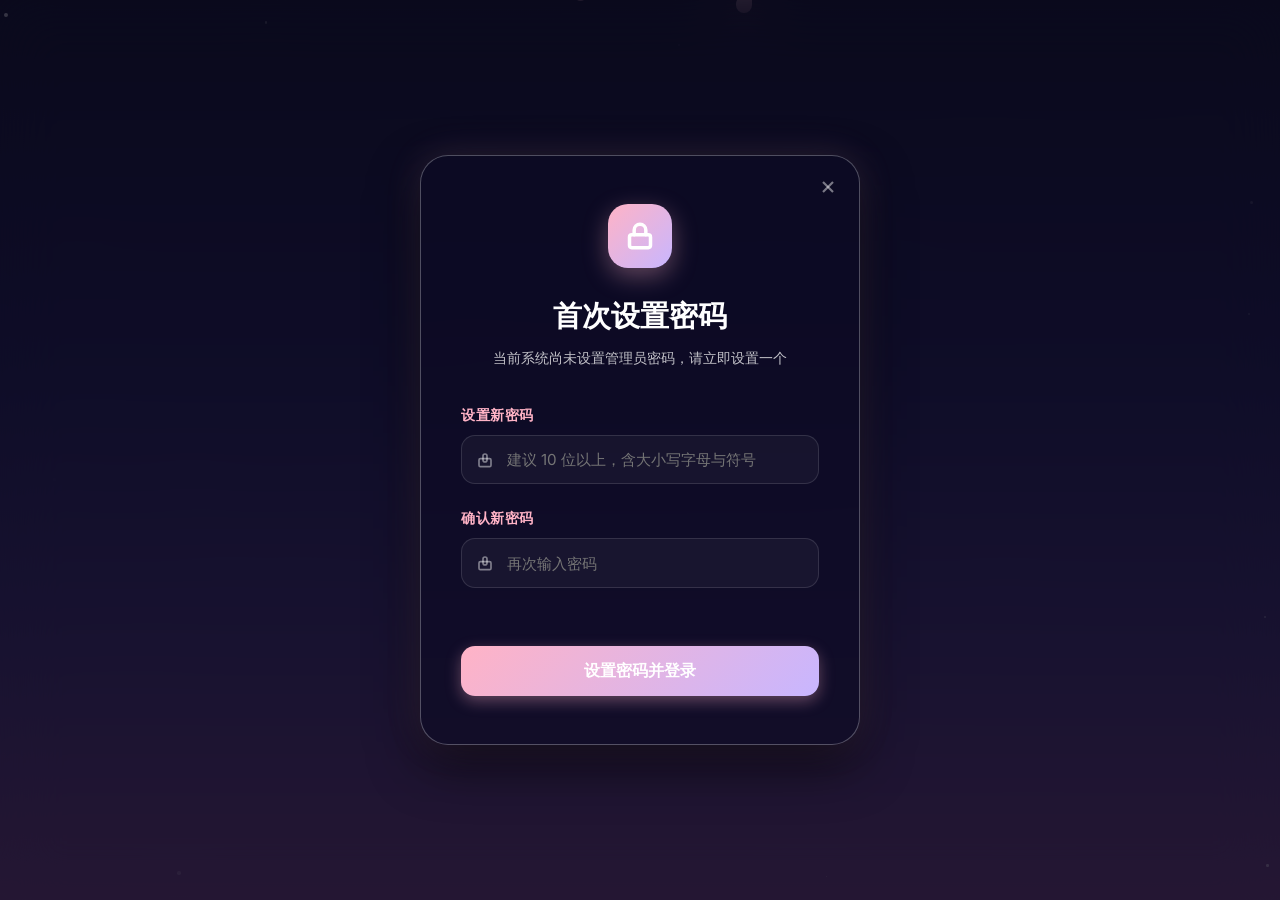
==== admin/index.html @ e58f95bd "fix: 社交按钮内联样式兜底 + 随心一言防重复加载 + CSS/JS缓存强制刷新 - applyContactInfoToDOM 的 show() 改为直接写内联样式（圆角/边框/背景/颜色）， " ====
<!DOCTYPE html>
<html lang="zh-CN">
<head>
  <meta charset="UTF-8">
  <meta name="viewport" content="width=device-width, initial-scale=1.0">
  <title>后台管理 | 流光星野</title>
  <link rel="icon" type="image/svg+xml" href="data:image/svg+xml,<svg xmlns='http://www.w3.org/2000/svg' viewBox='0 0 24 24' fill='none' stroke='%23ffb3c6' stroke-width='2.5'><polygon points='12 2 2 7 12 12 22 7 12 2'/><polyline points='2 17 12 22 22 17'/><polyline points='2 12 12 17 22 12'/></svg>">
  <link rel="stylesheet" href="../css/style.css?v=12">
</head>
<body>

  <!-- 动漫背景特效 -->
  <div class="bg-anime-container" aria-hidden="true">
    <div class="star-container"></div>
    <div class="sakura-container"></div>
  </div>

  <!-- 登录弹窗（进入后台先验证身份） -->
  <div id="login-overlay" class="login-overlay" role="dialog" aria-modal="true" aria-labelledby="login-title">
    <div class="login-card">
      <a href="/" id="login-close-corner" class="login-close-corner" aria-label="返回首页" title="返回首页">
        <svg xmlns="http://www.w3.org/2000/svg" width="20" height="20" viewBox="0 0 24 24" fill="none" stroke="currentColor" stroke-width="2.5"><line x1="18" y1="6" x2="6" y2="18"/><line x1="6" y1="6" x2="18" y2="18"/></svg>
      </a>

      <div class="login-icon-box">
        <svg xmlns="http://www.w3.org/2000/svg" width="28" height="28" viewBox="0 0 24 24" fill="none" stroke="currentColor" stroke-width="3" stroke-linecap="round" stroke-linejoin="round"><rect width="18" height="11" x="3" y="11" rx="2" ry="2"/><path d="M7 11V7a5 5 0 0 1 10 0v4"/></svg>
      </div>

      <!-- 普通登录 -->
      <div id="login-normal-view">
        <h2 id="login-title" class="login-title">管理员登录</h2>
        <p class="login-subtitle">请输入密码进入后台管理</p>
        <form id="login-form">
          <div class="login-form-group">
            <label class="login-label" for="admin-password">登录密码</label>
            <div class="login-input-wrapper">
              <input type="password" id="admin-password" class="login-input" placeholder="请输入密码..." required autofocus>
              <svg class="login-input-icon" xmlns="http://www.w3.org/2000/svg" width="16" height="16" viewBox="0 0 24 24" fill="none" stroke="currentColor" stroke-width="2.5"><path d="M15 6v6a3 3 0 0 1-6 0V6a3 3 0 0 1 6 0z"/><rect width="18" height="12" x="3" y="10" rx="2"/></svg>
            </div>
          </div>
          <p id="login-error-msg" class="login-error-msg" aria-live="polite"></p>
          <button type="submit" class="login-btn">确认登录</button>
        </form>
      </div>

      <!-- 首次部署：设置初始密码（serverHashEmpty 时显示） -->
      <div id="login-setup-view" style="display:none;">
        <h2 class="login-title">首次设置密码</h2>
        <p class="login-subtitle">当前系统尚未设置管理员密码，请立即设置一个</p>
        <form id="setup-password-form">
          <div class="login-form-group">
            <label class="login-label" for="setup-new-password">设置新密码</label>
            <div class="login-input-wrapper">
              <input type="password" id="setup-new-password" class="login-input" placeholder="建议 10 位以上，含大小写字母与符号">
              <svg class="login-input-icon" xmlns="http://www.w3.org/2000/svg" width="16" height="16" viewBox="0 0 24 24" fill="none" stroke="currentColor" stroke-width="2.5"><path d="M15 6v6a3 3 0 0 1-6 0V6a3 3 0 0 1 6 0z"/><rect width="18" height="12" x="3" y="10" rx="2"/></svg>
            </div>
          </div>
          <div class="login-form-group">
            <label class="login-label" for="setup-confirm-password">确认新密码</label>
            <div class="login-input-wrapper">
              <input type="password" id="setup-confirm-password" class="login-input" placeholder="再次输入密码">
              <svg class="login-input-icon" xmlns="http://www.w3.org/2000/svg" width="16" height="16" viewBox="0 0 24 24" fill="none" stroke="currentColor" stroke-width="2.5"><path d="M15 6v6a3 3 0 0 1-6 0V6a3 3 0 0 1 6 0z"/><rect width="18" height="12" x="3" y="10" rx="2"/></svg>
            </div>
          </div>
          <p id="setup-error-msg" class="login-error-msg" aria-live="polite"></p>
          <button type="submit" class="login-btn">设置密码并登录</button>
        </form>
      </div>
    </div>
  </div>

  <!-- 后台管理面板 -->
  <div class="admin-wrapper" style="display: none;">

    <!-- 左侧导航栏 -->
    <aside class="admin-sidebar">
      <div>
        <div class="sidebar-logo">
          <svg class="logo-icon-svg" xmlns="http://www.w3.org/2000/svg" width="24" height="24" viewBox="0 0 24 24" fill="none" stroke="currentColor" stroke-width="3"><polygon points="12 2 2 7 12 12 22 7 12 2"/><polyline points="2 17 12 22 22 17"/><polyline points="2 12 12 17 22 12"/></svg>
          <span class="sidebar-logo-text">后台管理</span>
        </div>

        <nav aria-label="后台功能导航">
          <ul class="sidebar-menu">
            <li class="sidebar-group-label">内容管理</li>
            <li>
              <button id="sidebar-websites" class="sidebar-menu-btn active">
                <svg xmlns="http://www.w3.org/2000/svg" width="16" height="16" viewBox="0 0 24 24" fill="none" stroke="currentColor" stroke-width="2.5"><rect width="7" height="9" x="3" y="3" rx="1"/><rect width="7" height="5" x="14" y="3" rx="1"/><rect width="7" height="9" x="14" y="12" rx="1"/><rect width="7" height="5" x="3" y="16" rx="1"/></svg>
                网站列表
              </button>
            </li>
            <li>
              <button id="sidebar-add-new" class="sidebar-menu-btn">
                <svg xmlns="http://www.w3.org/2000/svg" width="16" height="16" viewBox="0 0 24 24" fill="none" stroke="currentColor" stroke-width="2.5"><circle cx="12" cy="12" r="10"/><path d="M12 8v8"/><path d="M8 12h8"/></svg>
                添加网站
              </button>
            </li>
            <li class="sidebar-group-label">站点配置</li>
            <li>
              <button id="sidebar-site-settings" class="sidebar-menu-btn">
                <svg xmlns="http://www.w3.org/2000/svg" width="16" height="16" viewBox="0 0 24 24" fill="none" stroke="currentColor" stroke-width="2.5"><circle cx="12" cy="12" r="3"/><path d="M19.07 4.93a10 10 0 0 1 0 14.14"/><path d="M4.93 4.93a10 10 0 0 0 0 14.14"/></svg>
                基础设置
              </button>
            </li>
            <li>
              <button id="sidebar-categories" class="sidebar-menu-btn">
                <svg xmlns="http://www.w3.org/2000/svg" width="16" height="16" viewBox="0 0 24 24" fill="none" stroke="currentColor" stroke-width="2.5"><path d="M9 5H2v7l6.29 6.29c.94.94 2.48.94 3.42 0l3.58-3.58c.94-.94.94-2.48 0-3.42L9 5Z"/><path d="M6 9.01V9"/><path d="m15 5 6.3 6.3a2.4 2.4 0 0 1 0 3.4L17 19"/></svg>
                分类管理
              </button>
            </li>
            <li>
              <button id="sidebar-contact-info" class="sidebar-menu-btn">
                <svg xmlns="http://www.w3.org/2000/svg" width="16" height="16" viewBox="0 0 24 24" fill="none" stroke="currentColor" stroke-width="2.5"><path d="M17 21v-2a4 4 0 0 0-4-4H5a4 4 0 0 0-4 4v2"/><circle cx="9" cy="7" r="4"/><path d="M23 21v-2a4 4 0 0 0-3-3.87"/><path d="M16 3.13a4 4 0 0 1 0 7.75"/></svg>
                联系方式
              </button>
            </li>
            <li>
              <button id="sidebar-change-password" class="sidebar-menu-btn">
                <svg xmlns="http://www.w3.org/2000/svg" width="16" height="16" viewBox="0 0 24 24" fill="none" stroke="currentColor" stroke-width="2.5"><rect width="18" height="11" x="3" y="11" rx="2" ry="2"/><path d="M7 11V7a5 5 0 0 1 10 0v4"/></svg>
                修改密码
              </button>
            </li>
            <li class="sidebar-group-label">工具</li>
            <li>
              <button id="sidebar-backup" class="sidebar-menu-btn" title="从云端下载当前所有数据（JSON 格式），可用于本地留存或迁移">
                <svg xmlns="http://www.w3.org/2000/svg" width="16" height="16" viewBox="0 0 24 24" fill="none" stroke="currentColor" stroke-width="2.5"><path d="M21 15v4a2 2 0 0 1-2 2H5a2 2 0 0 1-2-2v-4"/><polyline points="7 10 12 15 17 10"/><line x1="12" y1="15" x2="12" y2="3"/></svg>
                备份数据
              </button>
            </li>
            <li>
              <button id="sidebar-restore" class="sidebar-menu-btn" title="从本地 JSON 文件恢复数据到云端，覆盖当前内容">
                <svg xmlns="http://www.w3.org/2000/svg" width="16" height="16" viewBox="0 0 24 24" fill="none" stroke="currentColor" stroke-width="2.5"><path d="M21 15v4a2 2 0 0 1-2 2H5a2 2 0 0 1-2-2v-4"/><polyline points="7 10 12 15 17 10"/><line x1="12" y1="3" x2="12" y2="15"/><polyline points="17 8 12 3 7 8"/></svg>
                恢复数据
              </button>
              <input type="file" id="restore-file-input" accept=".json" style="display:none">
            </li>
          </ul>
        </nav>
      </div>

      <div class="sidebar-footer">
        <p style="font-size: 0.68rem; color: var(--text-muted); text-align: center; padding: 0 0 0.75rem; letter-spacing: 0.5px;">由草丛开发</p>
        <button id="sidebar-logout" class="sidebar-menu-btn" style="background: rgba(231, 76, 60, 0.08); color: var(--color-maintain); border: 1px solid rgba(231, 76, 60, 0.15);">
          <svg xmlns="http://www.w3.org/2000/svg" width="16" height="16" viewBox="0 0 24 24" fill="none" stroke="currentColor" stroke-width="2.5"><path d="M9 21H5a2 2 0 0 1-2-2V5a2 2 0 0 1 2-2h4"/><polyline points="16 17 21 12 16 7"/><line x1="21" y1="12" x2="9" y2="12"/></svg>
          退出登录
        </button>
      </div>
    </aside>

    <!-- 右侧主内容区 -->
    <main class="admin-viewport">

      <header class="admin-viewport-header">
        <div class="admin-header-left">
          <button id="admin-menu-toggle" class="admin-menu-toggle" aria-label="展开侧边菜单">
            <svg xmlns="http://www.w3.org/2000/svg" width="20" height="20" viewBox="0 0 24 24" fill="none" stroke="currentColor" stroke-width="2.5"><line x1="3" y1="6" x2="21" y2="6"/><line x1="3" y1="12" x2="21" y2="12"/><line x1="3" y1="18" x2="21" y2="18"/></svg>
          </button>
          <h2 class="admin-viewport-title">网站管理</h2>
        </div>

        <div class="admin-header-actions">
          <select id="admin-category-select" class="admin-category-select" aria-label="筛选分类">
            <!-- 由 main.js 动态填充 -->
          </select>
          <div class="admin-search-wrapper">
            <svg class="admin-search-icon" xmlns="http://www.w3.org/2000/svg" width="14" height="14" viewBox="0 0 24 24" fill="none" stroke="currentColor" stroke-width="2.5"><circle cx="11" cy="11" r="8"/><path d="m21 21-4.3-4.3"/></svg>
            <input type="text" id="admin-search-input" class="admin-search-input" placeholder="输入名称/链接快速匹配..." aria-label="搜索管理项">
          </div>
        </div>
      </header>

      <!-- 网站管理（列表+编辑） -->
      <section id="admin-split-box" class="admin-split-box">
        <div class="admin-table-container">
          <div class="admin-table-scroller">
            <table class="admin-glass-table">
              <thead>
                <tr>
                  <th style="width: 60px; text-align: center;">图标</th>
                  <th>网站名称</th>
                  <th>网址链接</th>
                  <th>运行状态</th>
                  <th style="width: 60px; text-align: center;">点击</th>
                  <th style="width: 100px;">操作</th>
                </tr>
              </thead>
              <tbody id="admin-table-body"></tbody>
            </table>
          </div>
          <div class="admin-pagination-row">
            <button id="prev-page-btn" class="pagination-btn">上一页</button>
            <span id="pagination-info" class="pagination-info">第 1 / 1 页</span>
            <button id="next-page-btn" class="pagination-btn">下一页</button>
          </div>
        </div>

        <div class="admin-edit-container">
          <header class="edit-panel-header">
            <h3 id="edit-panel-title" class="edit-panel-title">编辑网站</h3>
            <button id="edit-close-btn" class="edit-close-btn" aria-label="关闭编辑">
              <svg xmlns="http://www.w3.org/2000/svg" width="18" height="18" viewBox="0 0 24 24" fill="none" stroke="currentColor" stroke-width="2.5"><line x1="18" y1="6" x2="6" y2="18"/><line x1="6" y1="6" x2="18" y2="18"/></svg>
            </button>
          </header>

          <form id="edit-site-form" class="edit-panel-form">
            <input type="hidden" id="form-site-id">
            <div class="form-group">
              <label class="form-label" for="form-site-name">网站名称</label>
              <input type="text" id="form-site-name" class="form-input" placeholder="例如：我的技术博客" required>
            </div>
            <div class="form-group">
              <label class="form-label" for="form-site-url">网址</label>
              <input type="url" id="form-site-url" class="form-input" placeholder="https://example.com" required>
            </div>
            <div style="display: grid; grid-template-columns: 1fr 1fr; gap: 1rem;">
              <div class="form-group">
                <label class="form-label" for="form-site-category">所属分类</label>
                <select id="form-site-category" class="form-select"><!-- 动态填充 --></select>
              </div>
              <div class="form-group">
                <label class="form-label" for="form-site-status">运行状态</label>
                <select id="form-site-status" class="form-select">
                  <option value="online">正常运行中</option>
                  <option value="beta">公测体验中</option>
                  <option value="maintain">停机维护中</option>
                  <option value="coming">敬请期待中</option>
                </select>
              </div>
            </div>
            <div class="form-group">
              <label class="form-label">网站图标（输入或点击选择 Emoji）</label>
              <div class="icon-picker-wrap">
                <input type="text" id="form-site-icon" class="form-input icon-emoji-input" placeholder="🌐" maxlength="8">
                <div class="icon-preset-grid">
                  <span class="icon-preset" data-emoji="🌐">🌐</span>
                  <span class="icon-preset" data-emoji="🔗">🔗</span>
                  <span class="icon-preset" data-emoji="💡">💡</span>
                  <span class="icon-preset" data-emoji="📁">📁</span>
                  <span class="icon-preset" data-emoji="📝">📝</span>
                  <span class="icon-preset" data-emoji="📖">📖</span>
                  <span class="icon-preset" data-emoji="💻">💻</span>
                  <span class="icon-preset" data-emoji="🎨">🎨</span>
                  <span class="icon-preset" data-emoji="🎮">🎮</span>
                  <span class="icon-preset" data-emoji="🎵">🎵</span>
                  <span class="icon-preset" data-emoji="📷">📷</span>
                  <span class="icon-preset" data-emoji="🛒">🛒</span>
                  <span class="icon-preset" data-emoji="🔧">🔧</span>
                  <span class="icon-preset" data-emoji="🚀">🚀</span>
                  <span class="icon-preset" data-emoji="⭐">⭐</span>
                  <span class="icon-preset" data-emoji="🏠">🏠</span>
                  <span class="icon-preset" data-emoji="📱">📱</span>
                  <span class="icon-preset" data-emoji="🎯">🎯</span>
                  <span class="icon-preset" data-emoji="🌸">🌸</span>
                  <span class="icon-preset" data-emoji="⚡">⚡</span>
                  <span class="icon-preset" data-emoji="🔐">🔐</span>
                  <span class="icon-preset" data-emoji="📊">📊</span>
                  <span class="icon-preset" data-emoji="🎬">🎬</span>
                  <span class="icon-preset" data-emoji="🌍">🌍</span>
                </div>
              </div>
            </div>
            <div class="form-group">
              <label class="form-label">标签（输入后按回车添加）</label>
              <div id="tag-editor-box" class="tag-editor-box">
                <input type="text" id="new-tag-input" class="form-input" style="border: none; background: transparent; padding: 0.1rem; width: 80px; font-size: 0.75rem;" placeholder="+ 新增标签...">
              </div>
            </div>
            <div class="form-group">
              <label class="form-label" for="form-site-desc">简短介绍（首页卡片显示）</label>
              <input type="text" id="form-site-desc" class="form-input" placeholder="一句话介绍这个网站，建议40字以内" required>
            </div>
            <div class="form-group">
              <label class="form-label" for="form-site-detail">详细介绍（点击卡片弹窗显示）</label>
              <textarea id="form-site-detail" class="form-textarea" placeholder="详细介绍这个网站的功能、特色、规划等..."></textarea>
            </div>
            <div class="form-group">
              <label class="form-label" for="form-site-features">主要功能（每行一条，最多5条，显示在详情弹窗）</label>
              <textarea id="form-site-features" class="form-textarea" rows="4" placeholder="一键极速加载访问&#10;支持手机端访问&#10;完全免费使用"></textarea>
            </div>
            <div class="form-group">
              <label class="form-label admin-toggle-label">
                <span>置顶推荐此网站</span>
                <label class="toggle-switch">
                  <input type="checkbox" id="form-site-pinned">
                  <span class="toggle-slider"></span>
                </label>
              </label>
            </div>
            <div class="edit-panel-footer">
              <button type="button" class="btn-action btn-secondary" onclick="document.getElementById('edit-close-btn').click()">❌ 取消</button>
              <button type="submit" class="btn-action btn-primary">💾 保存修改</button>
            </div>
          </form>
        </div>
      </section>

      <!-- 分类管理 -->
      <section id="admin-categories-section" class="admin-panel-section" style="display: none;">
        <div class="admin-panel-card" style="max-width: 600px;">
          <h3>
            <svg xmlns="http://www.w3.org/2000/svg" width="20" height="20" viewBox="0 0 24 24" fill="none" stroke="currentColor" stroke-width="2.5"><path d="M9 5H2v7l6.29 6.29c.94.94 2.48.94 3.42 0l3.58-3.58c.94-.94.94-2.48 0-3.42L9 5Z"/><path d="M6 9.01V9"/><path d="m15 5 6.3 6.3a2.4 2.4 0 0 1 0 3.4L17 19"/></svg>
            分类管理
          </h3>
          <p class="admin-panel-hint">在这里添加或删除前台的筛选分类。删除分类不会删除该分类下的网站，网站仍会在「全部」中显示。</p>
          <div id="categories-list" class="categories-list"></div>
          <form id="add-category-form" class="add-category-form">
            <input type="text" id="new-category-name" class="form-input" placeholder="输入新分类名称，例如：电影收藏、工具导航…" maxlength="20">
            <button type="submit" class="btn-action btn-primary" style="white-space: nowrap;">
              <svg xmlns="http://www.w3.org/2000/svg" width="14" height="14" viewBox="0 0 24 24" fill="none" stroke="currentColor" stroke-width="2.5"><path d="M5 12h14"/><path d="M12 5v14"/></svg>
              添加分类
            </button>
          </form>
        </div>
      </section>

      <!-- 联系方式 -->
      <section id="admin-contact-info-section" class="admin-panel-section" style="display: none;">
        <div class="admin-panel-card">
          <h3>
            <svg xmlns="http://www.w3.org/2000/svg" width="20" height="20" viewBox="0 0 24 24" fill="none" stroke="currentColor" stroke-width="2.5"><path d="M17 21v-2a4 4 0 0 0-4-4H5a4 4 0 0 0-4 4v2"/><circle cx="9" cy="7" r="4"/><path d="M23 21v-2a4 4 0 0 0-3-3.87"/><path d="M16 3.13a4 4 0 0 1 0 7.75"/></svg>
            联系方式管理
          </h3>
          <p class="admin-panel-hint">修改后保存，前台联系方式实时同步到云端。留空的项目会自动隐藏，不会在前台显示。</p>
          <form id="contact-info-form" class="admin-panel-form">
            <p class="admin-panel-hint" style="margin-top:0;">留空的项目自动隐藏；按钮名称可自由修改，例如把"微信"改成"TG"。</p>
            <div style="display:grid; grid-template-columns:2fr 1fr; gap:0 1rem;">
              <div class="form-group">
                <label class="form-label">GitHub 主页链接（留空则隐藏）</label>
                <input type="url" id="ci-github" class="form-input" placeholder="https://github.com/username">
              </div>
              <div class="form-group">
                <label class="form-label">按钮名称</label>
                <input type="text" id="ci-github-label" class="form-input" placeholder="GitHub" maxlength="10">
              </div>
              <div class="form-group">
                <label class="form-label">B站主页链接（留空则隐藏）</label>
                <input type="url" id="ci-bilibili" class="form-input" placeholder="https://space.bilibili.com/xxxxx">
              </div>
              <div class="form-group">
                <label class="form-label">按钮名称</label>
                <input type="text" id="ci-bilibili-label" class="form-input" placeholder="B站" maxlength="10">
              </div>
              <div class="form-group">
                <label class="form-label">邮箱地址（留空则隐藏）</label>
                <input type="email" id="ci-email" class="form-input" placeholder="your@email.com">
              </div>
              <div class="form-group">
                <label class="form-label">按钮名称</label>
                <input type="text" id="ci-email-label" class="form-input" placeholder="发邮件" maxlength="10">
              </div>
              <div class="form-group">
                <label class="form-label">微信号（留空则隐藏）</label>
                <input type="text" id="ci-wechat" class="form-input" placeholder="WeChat ID / TG username">
              </div>
              <div class="form-group">
                <label class="form-label">按钮名称</label>
                <input type="text" id="ci-wechat-label" class="form-input" placeholder="微信" maxlength="10">
              </div>
            </div>
            <div class="form-group">
              <label class="form-label">微信/TG 备注提示语（点击按钮时弹出）</label>
              <input type="text" id="ci-wechat-note" class="form-input" placeholder="请备注来意~">
            </div>
            <div style="display:grid; grid-template-columns:2fr 1fr; gap:0 1rem;">
              <div class="form-group">
                <label class="form-label">QQ 交流群号（留空则隐藏）</label>
                <input type="text" id="ci-qq" class="form-input" placeholder="987654321">
              </div>
              <div class="form-group">
                <label class="form-label">按钮名称</label>
                <input type="text" id="ci-qq-label" class="form-input" placeholder="QQ群" maxlength="10">
              </div>
            </div>
            <div class="admin-panel-footer">
              <button type="submit" class="btn-action btn-primary">
                <svg xmlns="http://www.w3.org/2000/svg" width="14" height="14" viewBox="0 0 24 24" fill="none" stroke="currentColor" stroke-width="2.5"><path d="M19 21H5a2 2 0 0 1-2-2V5a2 2 0 0 1 2-2h11l5 5v11a2 2 0 0 1-2 2z"/><polyline points="17 21 17 13 7 13 7 21"/><polyline points="7 3 7 8 15 8"/></svg>
                保存联系方式
              </button>
            </div>
          </form>
        </div>
      </section>

      <!-- 修改密码 -->
      <section id="admin-change-password-section" class="admin-panel-section" style="display: none;">
        <div class="admin-panel-card">
          <h3>
            <svg xmlns="http://www.w3.org/2000/svg" width="20" height="20" viewBox="0 0 24 24" fill="none" stroke="currentColor" stroke-width="2.5"><rect width="18" height="11" x="3" y="11" rx="2" ry="2"/><path d="M7 11V7a5 5 0 0 1 10 0v4"/></svg>
            修改登录密码
          </h3>
          <p class="admin-panel-hint">修改后新密码立即同步到云端，所有设备登录均使用新密码，无需重新部署。</p>
          <form id="change-password-form" class="admin-panel-form">
            <div class="form-group">
              <label class="form-label">当前密码</label>
              <input type="password" id="cp-current" class="form-input" placeholder="请输入当前密码...">
            </div>
            <div class="form-group">
              <label class="form-label">新密码</label>
              <input type="password" id="cp-new" class="form-input" placeholder="建议 10 位以上，含大小写字母与符号">
            </div>
            <div class="form-group">
              <label class="form-label">确认新密码</label>
              <input type="password" id="cp-confirm" class="form-input" placeholder="再次输入新密码...">
            </div>
            <div id="cp-result" class="admin-panel-result"></div>
            <div class="admin-panel-footer">
              <button type="submit" class="btn-action btn-primary">
                <svg xmlns="http://www.w3.org/2000/svg" width="14" height="14" viewBox="0 0 24 24" fill="none" stroke="currentColor" stroke-width="2.5"><path d="M19 21H5a2 2 0 0 1-2-2V5a2 2 0 0 1 2-2h11l5 5v11a2 2 0 0 1-2 2z"/><polyline points="17 21 17 13 7 13 7 21"/><polyline points="7 3 7 8 15 8"/></svg>
                确认修改密码
              </button>
            </div>
          </form>
        </div>
      </section>

      <!-- 基础设置 -->
      <section id="admin-site-settings-section" class="admin-panel-section" style="display: none;">
        <div class="admin-panel-card" style="max-width: 100%;">
          <h3>
            <svg xmlns="http://www.w3.org/2000/svg" width="20" height="20" viewBox="0 0 24 24" fill="none" stroke="currentColor" stroke-width="2.5"><circle cx="12" cy="12" r="3"/><path d="M19.07 4.93a10 10 0 0 1 0 14.14"/><path d="M4.93 4.93a10 10 0 0 0 0 14.14"/></svg>
            基础设置
          </h3>
          <p class="admin-panel-hint">修改网站名称、头像、个人资料等信息。保存后前台页面立即生效。</p>
          <form id="site-settings-form" class="admin-panel-form">
            <div style="display:grid; grid-template-columns:1fr 1fr; gap:0 1.25rem;">
              <div class="form-group">
                <label class="form-label">网站名称</label>
                <input type="text" id="ss-site-name" class="form-input" placeholder="流光星野" maxlength="20">
              </div>
              <div class="form-group">
                <label class="form-label">作者名称</label>
                <input type="text" id="ss-author-name" class="form-input" placeholder="星野流光" maxlength="20">
              </div>
              <div class="form-group">
                <label class="form-label">身份标签</label>
                <input type="text" id="ss-author-tag" class="form-input" placeholder="🎨 独立开发者" maxlength="20">
              </div>
              <div class="form-group">
                <label class="form-label">版权署名</label>
                <input type="text" id="ss-copyright" class="form-input" placeholder="流光星野" maxlength="30">
              </div>
            </div>
            <div class="form-group">
              <label class="form-label">个人签名</label>
              <input type="text" id="ss-motto" class="form-input" placeholder="你的个人签名..." maxlength="60">
            </div>
            <div style="display:grid; grid-template-columns:1fr 1fr; gap:0 1.25rem;">
              <div class="form-group">
                <label class="form-label">头像图片链接（留空使用默认）</label>
                <input type="url" id="ss-avatar-url" class="form-input" placeholder="https://example.com/avatar.jpg">
              </div>
              <div class="form-group">
                <label class="form-label">网站 Logo 链接（留空使用默认）</label>
                <input type="url" id="ss-logo-url" class="form-input" placeholder="https://example.com/logo.png">
              </div>
              <div class="form-group">
                <label class="form-label">页脚副标题</label>
                <input type="text" id="ss-footer-tagline" class="form-input" placeholder=" 开发 · 免费托管于 Cloudflare Pages" maxlength="60">
              </div>
              <div class="form-group">
                <label class="form-label">自定义背景图链接（留空使用动态背景）</label>
                <input type="url" id="ss-bg-image" class="form-input" placeholder="https://example.com/bg.jpg">
              </div>
            </div>
            <div class="form-group">
              <label class="form-label">公告栏内容（留空则不显示）</label>
              <textarea id="ss-announcement" class="form-textarea" rows="2" maxlength="200" placeholder="输入公告内容..."></textarea>
            </div>
            <div class="form-group">
              <label class="form-label admin-toggle-label">
                <span>启用公告栏显示</span>
                <label class="toggle-switch">
                  <input type="checkbox" id="ss-announcement-enabled">
                  <span class="toggle-slider"></span>
                </label>
              </label>
            </div>
            <div style="display:flex; flex-wrap:wrap; gap:0.75rem 2.5rem; align-items:center; padding:0.25rem 0;">
              <label class="form-label admin-toggle-label">
                <span>实时时钟</span>
                <label class="toggle-switch">
                  <input type="checkbox" id="ss-clock-enabled" checked>
                  <span class="toggle-slider"></span>
                </label>
              </label>
              <label class="form-label admin-toggle-label">
                <span>随机一言</span>
                <label class="toggle-switch">
                  <input type="checkbox" id="ss-hitokoto-enabled" checked>
                  <span class="toggle-slider"></span>
                </label>
              </label>
              <label class="form-label admin-toggle-label">
                <span>粒子特效</span>
                <label class="toggle-switch">
                  <input type="checkbox" id="ss-particles-enabled" checked>
                  <span class="toggle-slider"></span>
                </label>
              </label>
            </div>
            <div class="admin-panel-footer">
              <button type="submit" class="btn-action btn-primary">
                <svg xmlns="http://www.w3.org/2000/svg" width="14" height="14" viewBox="0 0 24 24" fill="none" stroke="currentColor" stroke-width="2.5"><path d="M19 21H5a2 2 0 0 1-2-2V5a2 2 0 0 1 2-2h11l5 5v11a2 2 0 0 1-2 2z"/><polyline points="17 21 17 13 7 13 7 21"/><polyline points="7 3 7 8 15 8"/></svg>
                保存设置
              </button>
            </div>
          </form>
        </div>
      </section>

    </main>

    <!-- 移动端侧边栏遮罩 -->
    <div id="admin-sidebar-backdrop" class="admin-sidebar-backdrop"></div>

  </div>

  <!-- 自定义确认弹窗 -->
  <div id="custom-confirm-overlay" class="custom-dialog-overlay" role="dialog" aria-modal="true" aria-labelledby="custom-confirm-title">
    <div class="custom-dialog-card">
      <div class="custom-dialog-icon">
        <svg xmlns="http://www.w3.org/2000/svg" width="26" height="26" viewBox="0 0 24 24" fill="none" stroke="currentColor" stroke-width="2" stroke-linecap="round" stroke-linejoin="round"><path d="M10.29 3.86L1.82 18a2 2 0 0 0 1.71 3h16.94a2 2 0 0 0 1.71-3L13.71 3.86a2 2 0 0 0-3.42 0z"/><line x1="12" y1="9" x2="12" y2="13"/><line x1="12" y1="17" x2="12.01" y2="17"/></svg>
      </div>
      <h4 class="custom-dialog-title" id="custom-confirm-title">确认操作</h4>
      <p class="custom-dialog-message" id="custom-confirm-message"></p>
      <div class="custom-dialog-actions">
        <button id="custom-confirm-cancel" class="custom-dialog-btn cancel">取消</button>
        <button id="custom-confirm-ok" class="custom-dialog-btn danger">确定</button>
      </div>
    </div>
  </div>

  <!-- 全局 Toast 通知 -->
  <div id="custom-toast" class="custom-toast" role="status" aria-live="polite">
    <span class="custom-toast-icon" id="custom-toast-icon"></span>
    <span id="custom-toast-message"></span>
  </div>

  <script src="../js/data.js"></script>
  <script src="../js/portal-export.js"></script>
  <script src="../js/config.js?v=2"></script>
  <script src="../js/main.js?v=2"></script>
</body>
</html>
---- css/style.css ----
/* ==========================================================================
   二次元动漫毛玻璃风 (Anime Glassmorphism) 核心设计系统
   ========================================================================== */

/* 引入 Google Fonts 动漫科技风字体 */
@import url('https://fonts.googleapis.com/css2?family=Inter:wght@300;400;500;600;700&family=Outfit:wght@300;400;500;600;700;800&display=swap');

:root {
  /* 二次元浪漫粉紫配色 */
  --bg-sunset: linear-gradient(180deg, #0f1026 0%, #1d1b4c 40%, #3b2c68 70%, #683c74 100%);
  --bg-glass: rgba(255, 255, 255, 0.07);
  --bg-glass-heavy: rgba(255, 255, 255, 0.12);
  --bg-glass-dark: rgba(13, 11, 37, 0.65);
  
  /* 磨砂玻璃边框与阴影 */
  --glass-border: rgba(255, 255, 255, 0.12);
  --glass-border-hover: rgba(255, 255, 255, 0.28);
  --glass-shadow: 0 8px 32px 0 rgba(15, 16, 38, 0.35);
  --glass-shadow-hover: 0 20px 45px 0 rgba(15, 16, 38, 0.5), 0 0 25px rgba(255, 179, 198, 0.25);
  
  /* 二次元元气色彩组 */
  --color-sakura: #ffb3c6;     /* 樱花粉 */
  --color-lavender: #c8b6ff;   /* 薰衣草紫 */
  --color-peach: #ffcad4;      /* 蜜桃橘 */
  --color-sky: #b3e5fc;        /* 天空蓝 */
  --color-online: #2ecc71;
  --color-beta: #3498db;
  --color-maintain: #e74c3c;
  --color-coming: #95a5a6;

  /* 渐变流光色彩 */
  --gradient-sakura: linear-gradient(135deg, #ffb3c6 0%, #c8b6ff 100%);
  --gradient-sky: linear-gradient(135deg, #b3e5fc 0%, #c8b6ff 100%);
  
  /* 文字色彩 */
  --text-primary: #ffffff;
  --text-secondary: rgba(255, 255, 255, 0.75);
  --text-muted: rgba(255, 255, 255, 0.45);
  
  /* 字体族 */
  --font-heading: 'Outfit', 'Inter', -apple-system, sans-serif;
  --font-body: 'Inter', -apple-system, sans-serif;

  /* 全局过渡效果 */
  --transition-elastic: all 0.5s cubic-bezier(0.175, 0.885, 0.32, 1.275);
  --transition-smooth: all 0.4s cubic-bezier(0.16, 1, 0.3, 1);
  --transition-fast: all 0.25s cubic-bezier(0.16, 1, 0.3, 1);
}

/* ==========================================================================
   全局及重置样式 (Reset & Global)
   ========================================================================== */

* {
  box-sizing: border-box;
  margin: 0;
  padding: 0;
  -webkit-font-smoothing: antialiased;
}

body {
  font-family: var(--font-body);
  background: var(--bg-sunset);
  color: var(--text-primary);
  min-height: 100vh;
  overflow-x: hidden;
  position: relative;
  line-height: 1.6;
}

/* 隐藏横向滚动条，美化纵向滚动条 */
::-webkit-scrollbar {
  width: 8px;
}
::-webkit-scrollbar-track {
  background: rgba(13, 11, 37, 0.3);
}
::-webkit-scrollbar-thumb {
  background: rgba(255, 255, 255, 0.15);
  border-radius: 99px;
  border: 2px solid transparent;
  background-clip: padding-box;
}
::-webkit-scrollbar-thumb:hover {
  background: rgba(255, 255, 255, 0.3);
  border-radius: 99px;
  border: 2px solid transparent;
  background-clip: padding-box;
}

/* ==========================================================================
   动漫氛围特效背景 (Sakura & Star System)
   ========================================================================== */

.bg-anime-container {
  position: fixed;
  top: 0;
  left: 0;
  width: 100%;
  height: 100%;
  z-index: -2;
  overflow: hidden;
  pointer-events: none;
}

/* Twinkling Stars */
.star-container {
  position: absolute;
  width: 100%;
  height: 100%;
}
.twinkle-star {
  position: absolute;
  background: #fff;
  border-radius: 50%;
  animation: pulseStar 4s infinite ease-in-out;
}
@keyframes pulseStar {
  0%, 100% { opacity: 0.1; transform: scale(0.8); }
  50% { opacity: 0.8; transform: scale(1.2); }
}

/* Sakura Falling Particles */
.sakura-container {
  position: absolute;
  width: 100%;
  height: 100%;
  z-index: -1;
}
.sakura-petal {
  position: absolute;
  background: linear-gradient(135deg, #ffccd5, #ffb3c6);
  border-radius: 10px 0 10px 10px;
  opacity: 0.6;
  pointer-events: none;
  animation: fall 12s infinite linear;
}
@keyframes fall {
  0% {
    top: -50px;
    transform: translateX(0) rotate(0deg) scale(0.8);
    opacity: 0;
  }
  10% { opacity: 0.7; }
  90% { opacity: 0.7; }
  100% {
    top: 105vh;
    transform: translateX(250px) rotate(450deg) scale(1);
    opacity: 0;
  }
}

/* ==========================================================================
   前台门户界面样式 (Frontend UI)
   ========================================================================== */

.portal-wrapper {
  max-width: 1400px;
  margin: 0 auto;
  padding: 1.5rem 1.5rem 2.5rem 1.5rem;
  display: flex;
  flex-direction: column;
  min-height: 100vh;
  transition: opacity 0.5s ease;
}

/* Header Navbar */
.nav-container {
  display: flex;
  justify-content: space-between;
  align-items: center;
  margin-bottom: 2rem;
  animation: fadeInDown 0.8s ease;
}
.nav-logo {
  display: flex;
  align-items: center;
  gap: 0.6rem;
}
.logo-icon-svg {
  color: var(--color-sakura);
  filter: drop-shadow(0 0 8px rgba(255, 179, 198, 0.4));
}
.logo-title {
  font-family: var(--font-heading);
  font-weight: 800;
  font-size: 1.5rem;
  background: var(--gradient-sakura);
  -webkit-background-clip: text;
  -webkit-text-fill-color: transparent;
}
.admin-badge {
  font-size: 0.7rem;
  font-weight: 700;
  padding: 0.15rem 0.6rem;
  border-radius: 20px;
  background: rgba(255, 255, 255, 0.06);
  border: 1px solid rgba(255, 255, 255, 0.1);
  color: var(--text-secondary);
}

.portal-nav-links {
  display: flex;
  gap: 1.5rem;
}
.portal-nav-link {
  color: var(--text-secondary);
  text-decoration: none;
  font-size: 0.95rem;
  font-weight: 500;
  transition: var(--transition-fast);
  display: flex;
  align-items: center;
  gap: 0.4rem;
}
.portal-nav-link:hover {
  color: var(--color-sakura);
  text-shadow: 0 0 8px rgba(255, 179, 198, 0.3);
}

/* 1. 作者二次元毛玻璃个人名片 (Author Profile Card) */
.author-profile-card {
  background: var(--bg-glass-dark);
  backdrop-filter: blur(24px);
  -webkit-backdrop-filter: blur(24px);
  border: 1px solid var(--glass-border);
  box-shadow: var(--glass-shadow);
  border-radius: 30px;
  padding: 1.5rem 2.5rem;
  margin-bottom: 2rem;
  display: flex;
  align-items: center;
  gap: 2.5rem;
  position: relative;
  overflow: hidden;
  animation: fadeInUp 0.8s ease 0.1s forwards;
  opacity: 0;
}
.author-profile-card::after {
  content: '';
  position: absolute;
  top: 0;
  left: 0;
  width: 100%;
  height: 100%;
  background: radial-gradient(circle at top right, rgba(255, 179, 198, 0.08), transparent 40%);
  pointer-events: none;
}

/* 头像区域 */
.avatar-container {
  position: relative;
  flex-shrink: 0;
}
.avatar-frame {
  width: 100px;
  height: 100px;
  border-radius: 24px;
  padding: 4px;
  background: var(--gradient-sakura);
  box-shadow: 0 8px 25px rgba(255, 179, 198, 0.3);
  overflow: hidden;
  transition: var(--transition-elastic);
}
.avatar-img {
  width: 100%;
  height: 100%;
  border-radius: 24px;
  object-fit: cover;
  background: #3a2551;
}
.author-profile-card:hover .avatar-frame {
  transform: scale(1.05) rotate(4deg);
}

/* 资料细节 */
.profile-details {
  flex-grow: 1;
}
.profile-meta {
  display: flex;
  align-items: center;
  gap: 0.75rem;
  margin-bottom: 0.6rem;
}
.author-name {
  font-family: var(--font-heading);
  font-weight: 800;
  font-size: 2rem;
  color: var(--text-primary);
}
.author-tag {
  font-size: 0.75rem;
  font-weight: 700;
  color: var(--color-sakura);
  background: rgba(255, 179, 198, 0.08);
  border: 1px solid rgba(255, 179, 198, 0.18);
  padding: 0.2rem 0.6rem;
  border-radius: 8px;
}
.author-motto {
  font-size: 1.05rem;
  color: var(--text-secondary);
  margin-bottom: 1rem;
  display: flex;
  align-items: center;
  gap: 0.5rem;
}

/* 社交联系矩阵 */
.social-matrix {
  display: flex;
  flex-direction: row;
  flex-wrap: wrap;
  gap: 0.5rem;
  align-items: center;
}
.social-button {
  background: rgba(255, 255, 255, 0.03);
  border: 1px solid var(--glass-border);
  color: var(--text-secondary);
  padding: 0.45rem 1rem;
  border-radius: 20px;
  text-decoration: none;
  font-size: 0.82rem;
  font-weight: 600;
  display: inline-flex;
  align-items: center;
  gap: 0.4rem;
  transition: var(--transition-elastic);
  cursor: pointer;
  white-space: nowrap;
  flex-shrink: 0;
}
.social-button:hover {
  background: var(--gradient-sakura);
  color: #fff;
  border-color: transparent;
  transform: translateY(-4px);
  box-shadow: 0 5px 15px rgba(255, 179, 198, 0.35);
}

/* 2. 检索及分类条 */
.portal-control-bar {
  display: flex;
  justify-content: space-between;
  align-items: center;
  margin-bottom: 1.75rem;
  gap: 1.5rem;
  flex-wrap: wrap;
  animation: fadeInUp 0.8s ease 0.2s forwards;
  opacity: 0;
}
.portal-filter-tabs {
  display: flex;
  gap: 0.5rem;
  padding: 0.35rem;
  background: rgba(13, 11, 37, 0.35);
  border-radius: 16px;
  border: 1px solid var(--glass-border);
  backdrop-filter: blur(12px);
}
.portal-filter-tab {
  border: none;
  background: transparent;
  color: var(--text-secondary);
  padding: 0.65rem 1.35rem;
  border-radius: 12px;
  font-family: var(--font-body);
  font-weight: 600;
  font-size: 0.9rem;
  cursor: pointer;
  transition: var(--transition-fast);
  display: flex;
  align-items: center;
  gap: 0.4rem;
}
.portal-filter-tab:hover {
  color: var(--text-primary);
}
.portal-filter-tab.active {
  background: var(--gradient-sakura);
  color: #fff;
  box-shadow: 0 4px 15px rgba(255, 179, 198, 0.25);
}

/* 3. 前端大留白天空网格 (Spacious Sky Grid) */
.portal-grid {
  display: grid;
  grid-template-columns: repeat(auto-fill, minmax(380px, 1fr));
  gap: 1.5rem;
  margin-bottom: 2.5rem;
  animation: fadeInUp 0.8s ease 0.3s forwards;
  opacity: 0;
}

.portal-card {
  background: var(--bg-glass-dark);
  backdrop-filter: blur(20px);
  -webkit-backdrop-filter: blur(20px);
  border: 1px solid var(--glass-border);
  box-shadow: var(--glass-shadow);
  border-radius: 26px;
  padding: 1.5rem;
  min-height: 220px;
  display: flex;
  flex-direction: column;
  justify-content: space-between;
  cursor: pointer;
  position: relative;
  overflow: hidden;
  transition: var(--transition-elastic);
}
.portal-card::before {
  content: '';
  position: absolute;
  top: 0;
  left: 0;
  width: 100%;
  height: 100%;
  background: radial-gradient(800px circle at var(--mouse-x, 0) var(--mouse-y, 0), rgba(255, 179, 198, 0.08), transparent 40%);
  pointer-events: none;
}

.portal-card:hover {
  transform: translateY(-8px) scale(1.02);
  border-color: var(--glass-border-hover);
  box-shadow: var(--glass-shadow-hover);
}

.card-meta-row {
  display: flex;
  justify-content: space-between;
  align-items: center;
  margin-bottom: 1rem;
}
.card-category-tag {
  font-size: 0.72rem;
  font-weight: 700;
  text-transform: uppercase;
  color: var(--color-lavender);
  letter-spacing: 0.5px;
}
.card-status {
  display: flex;
  align-items: center;
  gap: 0.35rem;
  font-size: 0.75rem;
  font-weight: 700;
  padding: 0.25rem 0.65rem;
  border-radius: 20px;
  background: rgba(255, 255, 255, 0.03);
  border: 1px solid rgba(255, 255, 255, 0.05);
}
.card-status-dot {
  width: 6px;
  height: 6px;
  border-radius: 50%;
}
.card-status.online { color: var(--color-online); }
.card-status.online .card-status-dot { background: var(--color-online); box-shadow: 0 0 8px var(--color-online); }
.card-status.beta { color: var(--color-beta); }
.card-status.beta .card-status-dot { background: var(--color-beta); box-shadow: 0 0 8px var(--color-beta); }
.card-status.maintain { color: var(--color-maintain); }
.card-status.maintain .card-status-dot { background: var(--color-maintain); box-shadow: 0 0 8px var(--color-maintain); }
.card-status.coming { color: var(--color-coming); }
.card-status.coming .card-status-dot { background: var(--color-coming); }

.card-title-row {
  display: flex;
  align-items: center;
  gap: 0.75rem;
  margin-bottom: 0.8rem;
}
.card-icon-box {
  width: 44px;
  height: 44px;
  border-radius: 12px;
  background: rgba(255, 255, 255, 0.04);
  border: 1px solid var(--glass-border);
  display: flex;
  align-items: center;
  justify-content: center;
  color: var(--color-sakura);
  filter: drop-shadow(0 0 4px rgba(255, 179, 198, 0.3));
}
.portal-card-title {
  font-family: var(--font-heading);
  font-size: 1.45rem;
  font-weight: 800;
  letter-spacing: -0.3px;
  background: linear-gradient(135deg, #ffffff 60%, rgba(255, 255, 255, 0.7) 100%);
  -webkit-background-clip: text;
  -webkit-text-fill-color: transparent;
}
.portal-card-desc {
  font-size: 0.92rem;
  color: var(--text-secondary);
  line-height: 1.6;
  margin-bottom: 1rem;
}

.card-bottom-row {
  display: flex;
  justify-content: space-between;
  align-items: center;
  margin-top: auto;
}
.card-tag-badges {
  display: flex;
  gap: 0.4rem;
  flex-wrap: wrap;
  max-width: 75%;
}
.card-tag-badge {
  font-size: 0.7rem;
  font-weight: 600;
  color: var(--text-secondary);
  background: rgba(255, 255, 255, 0.04);
  border: 1px solid rgba(255, 255, 255, 0.05);
  padding: 0.2rem 0.55rem;
  border-radius: 6px;
}
.card-arrow-btn {
  width: 40px;
  height: 40px;
  border-radius: 50%;
  background: rgba(255, 255, 255, 0.03);
  border: 1px solid var(--glass-border);
  display: flex;
  align-items: center;
  justify-content: center;
  color: var(--text-secondary);
  transition: var(--transition-elastic);
}
.portal-card:hover .card-arrow-btn {
  background: var(--gradient-sakura);
  color: #fff;
  border-color: transparent;
  transform: rotate(-45deg);
  box-shadow: 0 0 15px rgba(255, 179, 198, 0.4);
}

/* ==========================================================================
   二次元毛玻璃登录界面 (Consistent Admin Login)
   ========================================================================== */

.login-overlay {
  position: fixed;
  top: 0;
  left: 0;
  width: 100%;
  height: 100%;
  background: rgba(9, 8, 25, 0.7);
  backdrop-filter: blur(28px);
  -webkit-backdrop-filter: blur(28px);
  z-index: 1000;
  display: flex;
  align-items: center;
  justify-content: center;
  opacity: 0;
  pointer-events: none;
  transition: opacity 0.45s ease;
}
.login-overlay.active {
  opacity: 1;
  pointer-events: auto;
}

.login-card {
  width: 90%;
  max-width: 440px;
  background: var(--bg-glass-dark);
  border: 1px solid var(--glass-border-hover);
  box-shadow: 0 20px 50px rgba(0, 0, 0, 0.6), 0 0 35px rgba(255, 179, 198, 0.15);
  border-radius: 28px;
  padding: 3rem 2.5rem;
  text-align: center;
  position: relative;
  overflow: hidden;
  transform: scale(0.92) translateY(20px);
  transition: var(--transition-smooth);
}
.login-overlay.active .login-card {
  transform: scale(1) translateY(0);
}

.login-icon-box {
  width: 64px;
  height: 64px;
  border-radius: 20px;
  background: var(--gradient-sakura);
  display: flex;
  align-items: center;
  justify-content: center;
  margin: 0 auto 1.5rem auto;
  color: #fff;
  box-shadow: 0 8px 25px rgba(255, 179, 198, 0.35);
}
.login-title {
  font-family: var(--font-heading);
  font-size: 1.8rem;
  font-weight: 800;
  margin-bottom: 0.5rem;
  color: #fff;
}
.login-subtitle {
  font-size: 0.9rem;
  color: var(--text-secondary);
  margin-bottom: 2.25rem;
}

.login-form-group {
  margin-bottom: 1.5rem;
  text-align: left;
}
.login-label {
  display: block;
  font-size: 0.85rem;
  font-weight: 700;
  color: var(--color-sakura);
  margin-bottom: 0.5rem;
  letter-spacing: 0.5px;
}
.login-input-wrapper {
  position: relative;
}
.login-input {
  width: 100%;
  padding: 0.9rem 1rem 0.9rem 2.8rem;
  border-radius: 14px;
  background: rgba(255, 255, 255, 0.04);
  border: 1px solid var(--glass-border);
  color: #fff;
  font-family: var(--font-body);
  font-size: 0.95rem;
  outline: none;
  transition: var(--transition-fast);
}
.login-input:focus {
  border-color: var(--color-sakura);
  background: rgba(255, 255, 255, 0.08);
  box-shadow: 0 0 15px rgba(255, 179, 198, 0.2);
}
.login-input-icon {
  position: absolute;
  left: 1rem;
  top: 50%;
  transform: translateY(-50%);
  color: var(--text-muted);
  width: 16px;
  height: 16px;
}
.login-input:focus + .login-input-icon {
  color: var(--color-sakura);
}

.login-error-msg {
  min-height: 1.1em;
  margin: 0.1rem 0 0.25rem;
  font-size: 0.82rem;
  color: var(--color-maintain);
  text-align: center;
}
.login-btn {
  width: 100%;
  padding: 0.9rem;
  border: none;
  background: var(--gradient-sakura);
  color: #fff;
  font-weight: 700;
  font-size: 1rem;
  border-radius: 14px;
  cursor: pointer;
  transition: var(--transition-elastic);
  box-shadow: 0 5px 15px rgba(255, 179, 198, 0.35);
  margin-top: 1rem;
}
.login-btn:hover {
  transform: translateY(-2px);
  box-shadow: 0 8px 22px rgba(255, 179, 198, 0.5);
}

.login-close-corner {
  position: absolute;
  top: 1rem;
  right: 1rem;
  background: transparent;
  border: none;
  color: var(--text-muted);
  cursor: pointer;
  padding: 0.3rem;
  transition: var(--transition-fast);
}
.login-close-corner:hover {
  color: #fff;
}

/* ==========================================================================
   全屏平铺式后台管理面板 (Full-Screen Bleed Admin Dashboard)
   ========================================================================== */

.admin-wrapper {
  position: fixed;
  top: 0;
  left: 0;
  width: 100vw;
  height: 100vh;
  z-index: 500;
  display: flex;
  background: var(--bg-sunset);
  backdrop-filter: blur(35px);
  -webkit-backdrop-filter: blur(35px);
  opacity: 0;
  pointer-events: none;
  transition: opacity 0.5s ease;
}
.admin-wrapper.active {
  opacity: 1;
  pointer-events: auto;
}

/* 1. 左侧垂直导航立柱 (Sleek Vertical Sidebar) */
.admin-sidebar {
  width: 250px;
  background: rgba(13, 11, 37, 0.45);
  border-right: 1px solid var(--glass-border);
  display: flex;
  flex-direction: column;
  justify-content: space-between;
  padding: 2rem 1.25rem;
  flex-shrink: 0;
}
.sidebar-logo {
  display: flex;
  align-items: center;
  gap: 0.5rem;
  padding-bottom: 2rem;
  border-bottom: 1px solid rgba(255, 255, 255, 0.06);
  margin-bottom: 2rem;
}
.sidebar-logo-text {
  font-family: var(--font-heading);
  font-weight: 800;
  font-size: 1.3rem;
  background: var(--gradient-sakura);
  -webkit-background-clip: text;
  -webkit-text-fill-color: transparent;
}
.sidebar-menu {
  list-style: none;
  display: flex;
  flex-direction: column;
  gap: 0.6rem;
  flex-grow: 1;
}
.sidebar-menu-btn {
  width: 100%;
  background: transparent;
  border: none;
  color: var(--text-secondary);
  padding: 0.8rem 1.2rem;
  border-radius: 12px;
  font-family: var(--font-body);
  font-weight: 600;
  font-size: 0.92rem;
  cursor: pointer;
  display: flex;
  align-items: center;
  gap: 0.75rem;
  transition: var(--transition-fast);
}
.sidebar-menu-btn:hover {
  background: rgba(255, 255, 255, 0.04);
  color: #fff;
}
.sidebar-menu-btn.active {
  background: rgba(255, 255, 255, 0.08);
  color: var(--color-sakura);
  border: 1px solid rgba(255, 255, 255, 0.05);
  box-shadow: 0 4px 15px rgba(0, 0, 0, 0.15);
}

.sidebar-footer {
  padding-top: 1.5rem;
  border-top: 1px solid rgba(255, 255, 255, 0.06);
}

/* 2. 右侧宽幅主控台大平铺 (Full-width Data Desk) */
.admin-viewport {
  flex-grow: 1;
  padding: 2.5rem;
  overflow-y: auto;
  display: flex;
  flex-direction: column;
}

/* 仪表盘顶层状态汇总 */
.admin-viewport-header {
  display: flex;
  justify-content: space-between;
  align-items: center;
  margin-bottom: 2.5rem;
}
.admin-viewport-title {
  font-family: var(--font-heading);
  font-size: 1.85rem;
  font-weight: 800;
  background: linear-gradient(135deg, #ffffff, var(--color-lavender));
  -webkit-background-clip: text;
  -webkit-text-fill-color: transparent;
}
.admin-header-actions {
  display: flex;
  align-items: center;
  gap: 1rem;
}

/* 联排多维过滤器 */
.admin-search-wrapper {
  position: relative;
  min-width: 240px;
}
.admin-search-input {
  width: 100%;
  padding: 0.65rem 1rem 0.65rem 2.4rem;
  border-radius: 10px;
  background: rgba(255, 255, 255, 0.04);
  border: 1px solid var(--glass-border);
  color: #fff;
  font-size: 0.88rem;
  outline: none;
  transition: var(--transition-fast);
}
.admin-search-input:focus {
  border-color: var(--color-sakura);
  background: rgba(255, 255, 255, 0.08);
}
.admin-search-icon {
  position: absolute;
  left: 0.8rem;
  top: 50%;
  transform: translateY(-50%);
  color: var(--text-muted);
  width: 14px;
  height: 14px;
}

.admin-category-select {
  padding: 0.65rem 1.5rem 0.65rem 1rem;
  border-radius: 10px;
  background: rgba(13, 11, 37, 0.85);
  border: 1px solid var(--glass-border);
  color: #e8e0ff;
  font-size: 0.88rem;
  outline: none;
  cursor: pointer;
  appearance: none;
  -webkit-appearance: none;
  color-scheme: dark;
  background-image: url("data:image/svg+xml;utf8,<svg xmlns='http://www.w3.org/2000/svg' width='12' height='12' fill='none' stroke='%23e8e0ff' stroke-width='2' viewBox='0 0 24 24'><polyline points='6 9 12 15 18 9'/></svg>");
  background-repeat: no-repeat;
  background-position: right 0.65rem center;
}
.admin-category-select option {
  background: #1a1535;
  color: #e8e0ff;
}

/* 3. 联动分栏并排控制框架 (Side-by-Side Flex Split) */
.admin-split-box {
  display: flex;
  gap: 2.5rem;
  flex-grow: 1;
  min-height: 0; /* 极为关键：确保子滚动机箱在此高度下生效 */
}

/* 左侧表格容器 */
.admin-table-container {
  flex: 1 1 100%;
  display: flex;
  flex-direction: column;
  min-height: 0;
  transition: flex 0.45s cubic-bezier(0.16, 1, 0.3, 1);
  background: rgba(255, 255, 255, 0.02);
  border-radius: 20px;
  border: 1px solid var(--glass-border);
  overflow: hidden;
}
/* 并排被激活时，表格收缩到 60% 宽度 */
.admin-split-box.edit-active .admin-table-container {
  flex: 0 0 60%;
}

/* 极简高度压缩滚动列表 */
.admin-table-scroller {
  flex-grow: 1;
  overflow-y: auto;
  min-height: 0;
}

.admin-glass-table {
  width: 100%;
  border-collapse: collapse;
  text-align: left;
}
.admin-glass-table th {
  padding: 1rem 1.25rem;
  font-size: 0.85rem;
  font-weight: 700;
  color: var(--color-sakura);
  border-bottom: 1px solid rgba(255, 255, 255, 0.08);
  letter-spacing: 0.5px;
  text-transform: uppercase;
}
.admin-glass-table td {
  padding: 0.88rem 1.25rem;
  font-size: 0.9rem;
  border-bottom: 1px solid rgba(255, 255, 255, 0.04);
  color: var(--text-secondary);
}
.admin-glass-table tr:hover td {
  background: rgba(255, 255, 255, 0.02);
  color: #fff;
}

/* 缩短行操作 */
.table-site-name {
  font-weight: 700;
  color: #fff;
}
.table-url-link {
  color: var(--color-sky);
  text-decoration: none;
  font-size: 0.85rem;
}
.table-action-btn-row {
  display: flex;
  gap: 0.5rem;
}
.table-action-btn {
  background: rgba(255, 255, 255, 0.04);
  border: 1px solid var(--glass-border);
  color: var(--text-secondary);
  width: 32px;
  height: 32px;
  border-radius: 8px;
  display: flex;
  align-items: center;
  justify-content: center;
  cursor: pointer;
  transition: var(--transition-fast);
}
.table-action-btn:hover {
  background: var(--gradient-sakura);
  color: #fff;
  border-color: transparent;
}
.table-action-btn.delete:hover {
  background: var(--color-maintain);
}

/* 分页器 */
.admin-pagination-row {
  display: flex;
  justify-content: center;
  align-items: center;
  padding: 1rem;
  border-top: 1px solid rgba(255, 255, 255, 0.06);
  background: rgba(13, 11, 37, 0.15);
  gap: 0.75rem;
}
.pagination-btn {
  background: rgba(255, 255, 255, 0.03);
  border: 1px solid var(--glass-border);
  color: var(--text-secondary);
  padding: 0.4rem 0.9rem;
  font-size: 0.82rem;
  font-weight: 600;
  border-radius: 8px;
  cursor: pointer;
  transition: var(--transition-fast);
}
.pagination-btn:hover:not(:disabled) {
  background: var(--gradient-sakura);
  color: #fff;
  border-color: transparent;
}
.pagination-btn:disabled {
  opacity: 0.35;
  cursor: not-allowed;
}
.pagination-info {
  font-size: 0.85rem;
  color: var(--text-muted);
}

/* 4. 右侧无遮挡并排编辑面板 (Side-by-Side Edit Panel) */
.admin-edit-container {
  flex: 0 0 0%;
  opacity: 0;
  pointer-events: none;
  overflow: hidden;
  display: flex;
  flex-direction: column;
  background: rgba(255, 255, 255, 0.04);
  border-radius: 20px;
  border: 1px solid var(--glass-border-hover);
  box-shadow: 0 8px 32px rgba(0, 0, 0, 0.3);
  transition: flex 0.45s cubic-bezier(0.16, 1, 0.3, 1), opacity 0.4s ease;
  min-height: 0;
}
/* 并排被激活时，编辑面板拉伸到 40% 宽度并浮现 */
.admin-split-box.edit-active .admin-edit-container {
  flex: 0 0 40%;
  opacity: 1;
  pointer-events: auto;
}

.edit-panel-header {
  padding: 1.5rem;
  border-bottom: 1px solid rgba(255, 255, 255, 0.06);
  display: flex;
  justify-content: space-between;
  align-items: center;
}
.edit-panel-title {
  font-family: var(--font-heading);
  font-size: 1.15rem;
  font-weight: 800;
  color: var(--color-sakura);
  display: flex;
  align-items: center;
  gap: 0.4rem;
}
.edit-close-btn {
  background: transparent;
  border: none;
  color: var(--text-muted);
  cursor: pointer;
  transition: var(--transition-fast);
}
.edit-close-btn:hover {
  color: #fff;
  transform: rotate(90deg);
}

/* 编辑表单机体 */
.edit-panel-form {
  padding: 1.5rem;
  overflow-y: auto;
  flex-grow: 1;
  display: flex;
  flex-direction: column;
  gap: 1.2rem;
}

.form-group {
  display: flex;
  flex-direction: column;
  gap: 0.4rem;
}
.form-label {
  font-size: 0.82rem;
  font-weight: 700;
  color: var(--color-lavender);
  letter-spacing: 0.5px;
  text-transform: uppercase;
}
.form-input, .form-textarea, .form-select {
  width: 100%;
  padding: 0.7rem 0.9rem;
  border-radius: 10px;
  background: rgba(13, 11, 37, 0.85); /* Solid dark backdrop to guarantee readability */
  border: 1px solid rgba(255, 255, 255, 0.15);
  color: #ffffff;
  font-family: var(--font-body);
  font-size: 0.88rem;
  outline: none;
  transition: var(--transition-fast);
}
.form-input:focus, .form-textarea:focus, .form-select:focus {
  border-color: var(--color-sakura);
  background: rgba(13, 11, 37, 0.95);
  box-shadow: 0 0 10px rgba(255, 179, 198, 0.2);
}
.form-textarea {
  resize: vertical;
  min-height: 80px;
}
.form-select {
  cursor: pointer;
  appearance: none;
  -webkit-appearance: none;
  color-scheme: dark;
  background-image: url("data:image/svg+xml;utf8,<svg xmlns='http://www.w3.org/2000/svg' width='12' height='12' fill='none' stroke='%23e8e0ff' stroke-width='2' viewBox='0 0 24 24'><polyline points='6 9 12 15 18 9'/></svg>");
  background-repeat: no-repeat;
  background-position: right 0.75rem center;
  padding-right: 2rem;
}
.form-select option {
  background: #1a1535;
  color: #e8e0ff;
}

/* 标签列表编辑器 (Interactive Tag Editor) */
.tag-editor-box {
  display: flex;
  flex-wrap: wrap;
  gap: 0.4rem;
  padding: 0.5rem;
  border-radius: 10px;
  background: rgba(255, 255, 255, 0.02);
  border: 1px dashed rgba(255, 255, 255, 0.15);
  min-height: 44px;
}
.editor-tag-badge {
  font-size: 0.75rem;
  font-weight: 600;
  background: rgba(200, 182, 255, 0.12);
  border: 1px solid rgba(200, 182, 255, 0.25);
  color: var(--color-lavender);
  padding: 0.2rem 0.5rem;
  border-radius: 6px;
  display: flex;
  align-items: center;
  gap: 0.3rem;
}
.tag-delete-cross {
  cursor: pointer;
  color: var(--text-muted);
  font-weight: 700;
  transition: var(--transition-fast);
}
.tag-delete-cross:hover {
  color: var(--color-maintain);
}

.edit-panel-footer {
  padding: 1.25rem 1.5rem;
  background: rgba(13, 11, 37, 0.2);
  border-top: 1px solid rgba(255, 255, 255, 0.06);
  display: flex;
  gap: 0.8rem;
  justify-content: flex-end;
}
.btn-action {
  padding: 0.65rem 1.25rem;
  border-radius: 10px;
  font-family: var(--font-body);
  font-weight: 700;
  font-size: 0.85rem;
  cursor: pointer;
  display: flex;
  align-items: center;
  gap: 0.4rem;
  transition: var(--transition-fast);
  text-decoration: none;
}
.btn-secondary {
  background: rgba(255, 255, 255, 0.04);
  border: 1px solid var(--glass-border);
  color: var(--text-secondary);
}
.btn-secondary:hover {
  background: rgba(255, 255, 255, 0.08);
  color: #fff;
}
.btn-primary {
  background: var(--gradient-sakura);
  border: none;
  color: #fff;
  box-shadow: 0 4px 15px rgba(255, 179, 198, 0.3);
}
.btn-primary:hover {
  box-shadow: 0 6px 18px rgba(255, 179, 198, 0.45);
  transform: translateY(-1px);
}

/* ==========================================================================
   前台详情毛玻璃弹窗 (Details Glass Modal Overlay)
   ========================================================================== */

.modal-overlay {
  position: fixed;
  top: 0;
  left: 0;
  width: 100%;
  height: 100%;
  background: rgba(9, 8, 25, 0.6);
  backdrop-filter: blur(20px);
  -webkit-backdrop-filter: blur(20px);
  z-index: 900;
  display: flex;
  align-items: center;
  justify-content: center;
  opacity: 0;
  pointer-events: none;
  transition: opacity 0.4s ease;
}
.modal-overlay.active {
  opacity: 1;
  pointer-events: auto;
}

.modal-container {
  width: 90%;
  max-width: 660px;
  background: var(--bg-glass-dark);
  border: 1px solid var(--glass-border-hover);
  box-shadow: 0 25px 50px rgba(0, 0, 0, 0.6), 0 0 40px rgba(255, 179, 198, 0.15);
  border-radius: 30px;
  overflow: hidden;
  position: relative;
  transform: scale(0.92) translateY(20px);
  transition: transform 0.45s cubic-bezier(0.16, 1, 0.3, 1);
  display: flex;
  flex-direction: column;
}
.modal-overlay.active .modal-container {
  transform: scale(1) translateY(0);
}

.modal-glow-bg {
  position: absolute;
  top: 0;
  left: 0;
  width: 100%;
  height: 130px;
  opacity: 0.15;
  filter: blur(30px);
  z-index: 0;
  pointer-events: none;
}

.modal-close-btn {
  position: absolute;
  top: 1.5rem;
  right: 1.5rem;
  width: 36px;
  height: 36px;
  border-radius: 50%;
  background: rgba(255, 255, 255, 0.05);
  border: 1px solid var(--glass-border);
  color: var(--text-secondary);
  display: flex;
  align-items: center;
  justify-content: center;
  cursor: pointer;
  transition: var(--transition-fast);
  z-index: 10;
}
.modal-close-btn:hover {
  background: rgba(255, 255, 255, 0.12);
  color: #fff;
  transform: rotate(90deg);
}

.modal-content {
  padding: 2.5rem;
  z-index: 1;
}
.modal-header {
  margin-bottom: 1.5rem;
}
.modal-meta {
  display: flex;
  align-items: center;
  gap: 1rem;
  margin-bottom: 0.75rem;
}
.modal-title {
  font-family: var(--font-heading);
  font-size: 2rem;
  font-weight: 800;
  letter-spacing: -0.5px;
  color: #fff;
}
.modal-description {
  color: var(--text-secondary);
  font-size: 0.98rem;
  line-height: 1.6;
  margin-bottom: 2rem;
  border-bottom: 1px solid rgba(255, 255, 255, 0.06);
  padding-bottom: 1.5rem;
}

.modal-section-title {
  font-family: var(--font-heading);
  font-size: 1.1rem;
  font-weight: 800;
  margin-bottom: 1rem;
  color: var(--color-sakura);
  display: flex;
  align-items: center;
  gap: 0.5rem;
}
.features-list {
  list-style: none;
  display: grid;
  grid-template-columns: 1fr;
  gap: 0.75rem;
  margin-bottom: 1rem;
}
.feature-item {
  display: flex;
  align-items: flex-start;
  gap: 0.6rem;
  font-size: 0.92rem;
  color: var(--text-secondary);
}
.feature-item svg {
  color: var(--color-online);
  flex-shrink: 0;
  margin-top: 0.15rem;
}

.modal-footer {
  display: flex;
  gap: 1rem;
  justify-content: flex-end;
  padding: 1.5rem 2.5rem;
  background: rgba(13, 11, 37, 0.25);
  border-top: 1px solid rgba(255, 255, 255, 0.04);
  z-index: 1;
}

/* ==========================================================================
   前台页脚 (Footer)
   ========================================================================== */

.portal-footer {
  margin-top: auto;
  padding-top: 1.5rem;
  border-top: 1px solid rgba(255, 255, 255, 0.05);
  display: flex;
  justify-content: space-between;
  align-items: center;
  flex-wrap: wrap;
  gap: 2rem;
  animation: fadeInUp 0.8s ease 0.4s forwards;
  opacity: 0;
}
.footer-info {
  display: flex;
  flex-direction: column;
  gap: 0.4rem;
}
.footer-copy {
  font-size: 0.88rem;
  color: var(--text-muted);
}
.footer-brand {
  font-size: 0.88rem;
  font-weight: 500;
  color: var(--text-secondary);
  display: flex;
  align-items: center;
  gap: 0.3rem;
}
.brand-heart {
  color: var(--color-sakura);
  animation: heartbeat 1.5s infinite;
  display: inline-block;
}
@keyframes heartbeat {
  0%, 100% { transform: scale(1); }
  50% { transform: scale(1.15); }
}

.footer-actions {
  display: flex;
  align-items: center;
  gap: 1rem;
}
.footer-deploy-badge {
  display: flex;
  align-items: center;
  gap: 0.4rem;
  font-size: 0.75rem;
  background: rgba(243, 128, 32, 0.06);
  border: 1px solid rgba(243, 128, 32, 0.18);
  padding: 0.4rem 0.9rem;
  border-radius: 8px;
  color: #f38020;
  font-weight: 700;
  text-decoration: none;
  transition: var(--transition-fast);
}
.footer-deploy-badge:hover {
  background: rgba(243, 128, 32, 0.12);
  box-shadow: 0 0 10px rgba(243, 128, 32, 0.25);
}

.admin-lock-btn {
  background: rgba(255, 255, 255, 0.03);
  border: 1px solid var(--glass-border);
  color: var(--text-secondary);
  width: 38px;
  height: 38px;
  border-radius: 8px;
  display: flex;
  align-items: center;
  justify-content: center;
  cursor: pointer;
  transition: var(--transition-fast);
}
.admin-lock-btn:hover {
  background: var(--gradient-sakura);
  color: #fff;
  border-color: transparent;
  box-shadow: 0 0 10px rgba(255, 179, 198, 0.35);
}

/* 侧边栏分组标签 */
.sidebar-group-label {
  font-size: 0.68rem;
  font-weight: 700;
  color: var(--text-muted);
  text-transform: uppercase;
  letter-spacing: 0.8px;
  padding: 1rem 1.2rem 0.3rem;
  list-style: none;
}

/* 后台顶栏左侧组合（汉堡+标题） */
.admin-header-left {
  display: flex;
  align-items: center;
  gap: 0.75rem;
}

/* 汉堡菜单按钮（默认隐藏，移动端显示） */
.admin-menu-toggle {
  display: none;
  background: rgba(255, 255, 255, 0.04);
  border: 1px solid var(--glass-border);
  color: var(--text-secondary);
  width: 36px;
  height: 36px;
  border-radius: 8px;
  align-items: center;
  justify-content: center;
  cursor: pointer;
  flex-shrink: 0;
  transition: var(--transition-fast);
}
.admin-menu-toggle:hover {
  background: var(--gradient-sakura);
  color: #fff;
  border-color: transparent;
}

/* 移动端侧边栏遮罩 */
.admin-sidebar-backdrop {
  display: none;
  position: fixed;
  inset: 0;
  background: rgba(0, 0, 0, 0.5);
  z-index: 590;
  opacity: 0;
  transition: opacity 0.3s ease;
}
.admin-sidebar-backdrop.active {
  opacity: 1;
}

/* ==========================================================================
   页面动画及关键帧 (CSS Keyframes)
   ========================================================================== */

@keyframes fadeInDown {
  from { opacity: 0; transform: translateY(-20px); }
  to { opacity: 1; transform: translateY(0); }
}
@keyframes fadeInUp {
  from { opacity: 0; transform: translateY(30px); }
  to { opacity: 1; transform: translateY(0); }
}

/* ==========================================================================
   自定义确认弹窗 & Toast 通知 (Custom Dialog & Toast)
   ========================================================================== */

.custom-dialog-overlay {
  position: fixed;
  inset: 0;
  z-index: 9998;
  display: flex;
  align-items: center;
  justify-content: center;
  background: rgba(5, 4, 20, 0.7);
  backdrop-filter: blur(8px);
  -webkit-backdrop-filter: blur(8px);
  opacity: 0;
  pointer-events: none;
  transition: opacity 0.22s ease;
}
.custom-dialog-overlay.active {
  opacity: 1;
  pointer-events: all;
}
.custom-dialog-card {
  background: rgba(14, 12, 42, 0.95);
  border: 1px solid rgba(255, 179, 198, 0.2);
  border-radius: 22px;
  padding: 2rem 2rem 1.75rem;
  width: min(400px, 88vw);
  box-shadow: 0 24px 60px rgba(0, 0, 0, 0.6), 0 0 0 1px rgba(255, 255, 255, 0.04) inset;
  backdrop-filter: blur(24px);
  -webkit-backdrop-filter: blur(24px);
  text-align: center;
  transform: scale(0.94) translateY(10px);
  transition: transform 0.25s cubic-bezier(0.34, 1.56, 0.64, 1);
}
.custom-dialog-overlay.active .custom-dialog-card {
  transform: scale(1) translateY(0);
}
.custom-dialog-icon {
  width: 54px;
  height: 54px;
  background: rgba(255, 100, 100, 0.1);
  border: 1px solid rgba(255, 100, 100, 0.22);
  border-radius: 50%;
  display: flex;
  align-items: center;
  justify-content: center;
  margin: 0 auto 1.1rem;
  color: #ff7070;
}
.custom-dialog-title {
  font-family: var(--font-heading);
  font-size: 1.08rem;
  font-weight: 800;
  color: var(--text-primary);
  margin-bottom: 0.55rem;
}
.custom-dialog-message {
  font-size: 0.9rem;
  color: var(--text-secondary);
  line-height: 1.65;
  margin-bottom: 1.75rem;
}
.custom-dialog-actions {
  display: flex;
  gap: 0.75rem;
  justify-content: center;
}
.custom-dialog-btn {
  padding: 0.62rem 1.5rem;
  border-radius: 10px;
  border: 1px solid;
  font-family: var(--font-body);
  font-size: 0.88rem;
  font-weight: 600;
  cursor: pointer;
  transition: var(--transition-fast);
  min-width: 88px;
}
.custom-dialog-btn.cancel {
  background: rgba(255, 255, 255, 0.05);
  border-color: var(--glass-border);
  color: var(--text-secondary);
}
.custom-dialog-btn.cancel:hover {
  background: rgba(255, 255, 255, 0.1);
  color: var(--text-primary);
}
.custom-dialog-btn.danger {
  background: rgba(255, 80, 80, 0.12);
  border-color: rgba(255, 80, 80, 0.38);
  color: #ff7a7a;
}
.custom-dialog-btn.danger:hover {
  background: rgba(255, 80, 80, 0.22);
  border-color: rgba(255, 80, 80, 0.6);
}

/* Toast 浮动通知 */
.custom-toast {
  position: fixed;
  bottom: 1.75rem;
  left: 50%;
  transform: translateX(-50%) translateY(10px);
  z-index: 9999;
  display: flex;
  align-items: center;
  gap: 0.55rem;
  padding: 0.7rem 1.4rem;
  border-radius: 12px;
  font-family: var(--font-body);
  font-size: 0.88rem;
  font-weight: 600;
  background: rgba(14, 12, 42, 0.94);
  border: 1px solid var(--glass-border-hover);
  backdrop-filter: blur(18px);
  -webkit-backdrop-filter: blur(18px);
  box-shadow: 0 8px 30px rgba(0, 0, 0, 0.45);
  color: var(--text-primary);
  opacity: 0;
  pointer-events: none;
  transition: opacity 0.22s ease, transform 0.22s ease;
  white-space: nowrap;
  max-width: 90vw;
}
.custom-toast.active {
  opacity: 1;
  transform: translateX(-50%) translateY(0);
}
.custom-toast.success { border-color: rgba(90, 210, 130, 0.38); }
.custom-toast.success .custom-toast-icon { color: var(--color-online); }
.custom-toast.error { border-color: rgba(255, 100, 100, 0.38); }
.custom-toast.error .custom-toast-icon { color: #ff7070; }
.custom-toast.info { border-color: rgba(180, 200, 255, 0.38); }
.custom-toast.info .custom-toast-icon { color: var(--color-lavender); }
.custom-toast-icon {
  font-size: 1rem;
  line-height: 1;
  flex-shrink: 0;
}

/* ==========================================================================
   自适应响应式媒体查询 (Responsive Media Queries)
   ========================================================================== */

/* 筛选栏滚动包装器（手机端显示右侧渐隐提示） */
.filter-tabs-wrapper {
  position: relative;
  /* 不设 overflow:hidden —— iOS Safari 下 hidden 会阻止子元素触摸滚动 */
  flex-shrink: 1;
  min-width: 0;
}

/* 后台面板区块（修改密码 / 联系方式） */
.admin-panel-section {
  flex-grow: 1;
  display: flex;
  align-items: flex-start;
  padding-top: 0.5rem;
}
.admin-panel-card {
  background: rgba(255, 255, 255, 0.04);
  border: 1px solid var(--glass-border-hover);
  border-radius: 20px;
  padding: 2rem 2.5rem 2.5rem;
  width: 100%;
  max-width: 540px;
}
.admin-panel-card h3 {
  font-family: var(--font-heading);
  font-size: 1.3rem;
  font-weight: 800;
  color: var(--color-sakura);
  margin-bottom: 0.5rem;
  display: flex;
  align-items: center;
  gap: 0.5rem;
}
.admin-panel-hint {
  font-size: 0.82rem;
  color: var(--text-muted);
  margin-bottom: 1.75rem;
  line-height: 1.5;
}
.admin-panel-form {
  display: flex;
  flex-direction: column;
  gap: 1.2rem;
}
.admin-panel-footer {
  display: flex;
  justify-content: flex-end;
  padding-top: 0.5rem;
}
/* 分类管理列表 */
.categories-list {
  display: flex;
  flex-direction: column;
  gap: 0.5rem;
  margin-bottom: 1.5rem;
  max-height: 340px;
  overflow-y: auto;
}
.category-item {
  display: flex;
  align-items: center;
  justify-content: space-between;
  padding: 0.65rem 1rem;
  background: rgba(255, 255, 255, 0.03);
  border: 1px solid var(--glass-border);
  border-radius: 10px;
  transition: var(--transition-fast);
}
.category-item:hover {
  background: rgba(255, 255, 255, 0.06);
}
.category-item-index {
  font-size: 0.75rem;
  color: var(--text-muted);
  width: 18px;
  text-align: center;
}
.category-item-name {
  font-weight: 600;
  font-size: 0.92rem;
  color: #fff;
}
.category-item-id {
  font-size: 0.72rem;
  color: var(--text-muted);
  font-family: monospace;
}
.add-category-form {
  display: flex;
  gap: 0.75rem;
  align-items: center;
}
.add-category-form .form-input {
  flex: 1;
}

.admin-panel-override-status {
  font-size: 0.8rem;
  margin-bottom: 1rem;
}
.admin-panel-result {
  font-size: 0.88rem;
  padding: 0.6rem 0.9rem;
  border-radius: 10px;
  display: none;
}
.admin-panel-result.success {
  display: block;
  background: rgba(46, 204, 113, 0.1);
  border: 1px solid rgba(46, 204, 113, 0.25);
  color: var(--color-online);
}
.admin-panel-result.error {
  display: block;
  background: rgba(231, 76, 60, 0.1);
  border: 1px solid rgba(231, 76, 60, 0.25);
  color: var(--color-maintain);
}

@media (max-width: 1024px) {
  .portal-grid {
    grid-template-columns: repeat(auto-fill, minmax(320px, 1fr));
    gap: 2rem;
  }
  .author-profile-card {
    padding: 2rem;
    gap: 2rem;
  }
}

@media (max-width: 768px) {
  .portal-wrapper {
    padding: 1.5rem 1rem 3rem 1rem;
  }
  .nav-container {
    margin-bottom: 2rem;
  }
  .portal-nav-links {
    display: none; /* 移动端精简头部 */
  }

  .author-profile-card {
    flex-direction: column;
    text-align: center;
    padding: 2rem 1.5rem;
    gap: 1.5rem;
    box-shadow: 0 4px 14px 0 rgba(15, 16, 38, 0.18); /* 移动端减小底部阴影扩散 */
    margin-bottom: 1.25rem;
  }
  .profile-meta {
    justify-content: center;
  }
  .social-matrix {
    justify-content: center;
  }
  
  .portal-control-bar {
    flex-direction: column;
    align-items: stretch;
    gap: 1.25rem;
  }
  /* 包装器作为实际横向滚动容器（避免 iOS 下 flex overflow-x:auto 失效） */
  .filter-tabs-wrapper {
    width: 100%;
    overflow-x: auto;
    -webkit-overflow-scrolling: touch;
    overscroll-behavior-x: contain;
    scrollbar-width: thin;
    scrollbar-color: rgba(255, 179, 198, 0.5) rgba(255, 255, 255, 0.06);
    padding-bottom: 3px;
  }
  .filter-tabs-wrapper::-webkit-scrollbar {
    display: block;
    height: 3px;
  }
  .filter-tabs-wrapper::-webkit-scrollbar-thumb {
    background: rgba(255, 179, 198, 0.5);
    border-radius: 99px;
  }
  .filter-tabs-wrapper::-webkit-scrollbar-track {
    background: rgba(255, 255, 255, 0.06);
    border-radius: 99px;
  }
  /* 筛选栏本体：inline-flex 撑开内容宽度，触发包装器滚动 */
  .portal-filter-tabs {
    display: inline-flex;
    width: auto;
    min-width: 100%;
    padding: 0.35rem;
    white-space: nowrap;
  }
  /* 按钮不缩小，保证内容能撑出包装器宽度 */
  .portal-filter-tab {
    flex-shrink: 0;
  }
  
  .modal-content {
    padding: 1.75rem;
  }
  .modal-footer {
    padding: 1.25rem 1.75rem;
  }
  .modal-title {
    font-size: 1.6rem;
  }
  
  .portal-footer {
    flex-direction: column;
    text-align: center;
    gap: 1.5rem;
  }

  /* 卡片网格手机端单列 */
  .portal-grid {
    grid-template-columns: 1fr;
    gap: 1rem;
  }

  /* 防止筛选栏横向撑开整个页面 */
  .portal-control-bar {
    overflow-x: hidden;
  }

  /* 前台搜索框撑满 */
  .portal-search-wrapper {
    width: 100%;
    min-width: 0;
  }

  /* 后台移动端适配：左侧栏收缩 */
  .admin-sidebar {
    position: fixed;
    left: -250px;
    top: 0;
    height: 100vh;
    z-index: 600;
    transition: left 0.4s ease;
    background: rgba(13, 11, 37, 0.95);
  }
  .admin-sidebar.mobile-active {
    left: 0;
  }
  .admin-sidebar-backdrop {
    display: block;
    pointer-events: none;
  }
  .admin-sidebar-backdrop.active {
    pointer-events: auto;
  }

  .admin-viewport {
    padding: 1.25rem 1rem;
    width: 100%;
  }

  /* 后台顶栏：汉堡 + 标题同行，搜索控件换行 */
  .admin-menu-toggle {
    display: flex;
  }
  .admin-header-left {
    display: flex;
    align-items: center;
    gap: 0.75rem;
  }
  .admin-viewport-header {
    flex-direction: column;
    align-items: flex-start;
    gap: 0.75rem;
    margin-bottom: 1.25rem;
  }
  .admin-header-actions {
    width: 100%;
    flex-wrap: wrap;
    gap: 0.6rem;
  }
  .admin-search-wrapper {
    flex: 1 1 160px;
    min-width: 0;
  }
  .admin-category-select {
    flex: 0 0 auto;
  }
  .admin-viewport-title {
    font-size: 1.35rem;
  }

  /* 移动端不并排，改为全宽 */
  .admin-split-box.edit-active .admin-table-container {
    display: none;
  }
  .admin-split-box.edit-active .admin-edit-container {
    flex: 0 0 100%;
    opacity: 1;
    pointer-events: auto;
  }

  /* 后台表格：隐藏链接列 */
  .admin-glass-table th:nth-child(3),
  .admin-glass-table td:nth-child(3) {
    display: none;
  }
}

@media (max-width: 480px) {
  .portal-wrapper {
    padding: 1rem 0.75rem 2.5rem 0.75rem;
  }
  .author-profile-card {
    padding: 1.5rem 1rem;
    border-radius: 20px;
  }
  .author-name {
    font-size: 1.5rem;
  }
  .author-motto {
    font-size: 0.9rem;
  }
  .portal-card {
    border-radius: 18px;
    padding: 1.25rem;
  }
  .portal-card-title {
    font-size: 1.2rem;
  }
  .modal-content {
    padding: 1.25rem;
  }
  .modal-footer {
    padding: 1rem 1.25rem;
    flex-direction: column;
  }
  .modal-title {
    font-size: 1.35rem;
  }
  .admin-viewport {
    padding: 1rem 0.75rem;
  }
  /* 后台表格小屏：再隐藏状态列 */
  .admin-glass-table th:nth-child(4),
  .admin-glass-table td:nth-child(4) {
    display: none;
  }
  .admin-panel-card {
    padding: 1.5rem 1rem 2rem;
    border-radius: 14px;
  }
}

/* ── 图标 Emoji 选择器 ── */
.icon-picker-wrap {
  display: flex;
  flex-direction: column;
  gap: 0.5rem;
}
.icon-emoji-input {
  width: 72px !important;
  font-size: 1.35rem;
  text-align: center;
  padding: 0.4rem 0.5rem !important;
}
.icon-preset-grid {
  display: flex;
  flex-wrap: wrap;
  gap: 0.3rem;
}
.icon-preset {
  width: 34px;
  height: 34px;
  display: flex;
  align-items: center;
  justify-content: center;
  font-size: 1.15rem;
  border-radius: 8px;
  background: rgba(255, 255, 255, 0.04);
  border: 1px solid var(--glass-border);
  cursor: pointer;
  transition: background 0.15s, border-color 0.15s, transform 0.1s;
  user-select: none;
  line-height: 1;
}
.icon-preset:hover {
  background: rgba(255, 179, 198, 0.18);
  border-color: rgba(255, 179, 198, 0.45);
  transform: scale(1.15);
}
/* 卡片 / 列表里渲染 Emoji 图标时的样式 */
.icon-emoji-display {
  font-size: 1.4rem;
  line-height: 1;
  display: flex;
  align-items: center;
  justify-content: center;
}

/* ==================== 公告栏 ==================== */
.announcement-bar {
  display: flex;
  align-items: center;
  gap: 0.75rem;
  background: rgba(255, 179, 198, 0.12);
  border: 1px solid rgba(255, 179, 198, 0.25);
  border-radius: 12px;
  padding: 0.65rem 1rem;
  margin-bottom: 1rem;
  backdrop-filter: blur(8px);
  animation: fadeInDown 0.4s ease;
  color: var(--text-secondary);
  font-size: 0.88rem;
  line-height: 1.5;
}
.announcement-text { flex: 1; }
.announcement-close-btn {
  background: none;
  border: none;
  color: var(--text-muted);
  cursor: pointer;
  padding: 0.2rem;
  border-radius: 4px;
  display: flex;
  align-items: center;
  opacity: 0.7;
  transition: opacity 0.2s;
  flex-shrink: 0;
}
.announcement-close-btn:hover { opacity: 1; }

/* ==================== 实时时钟 ==================== */
.portal-clock {
  text-align: center;
  margin-bottom: 1.25rem;
  animation: fadeIn 0.5s ease;
}
.clock-time {
  display: block;
  font-size: 2.8rem;
  font-weight: 700;
  font-family: var(--font-heading);
  background: var(--gradient-sakura);
  -webkit-background-clip: text;
  -webkit-text-fill-color: transparent;
  background-clip: text;
  letter-spacing: 0.04em;
  line-height: 1.1;
}
.clock-date {
  display: block;
  font-size: 0.82rem;
  color: var(--text-muted);
  margin-top: 0.3rem;
  letter-spacing: 0.05em;
}

/* ==================== 一言 ==================== */
.hitokoto-display {
  font-size: 0.85rem;
  color: var(--color-lavender);
  font-style: italic;
  margin-top: 0.6rem;
  padding: 0.45rem 0.75rem;
  border-left: 2px solid var(--color-lavender);
  background: rgba(200, 182, 255, 0.06);
  border-radius: 0 6px 6px 0;
  line-height: 1.6;
  opacity: 0.9;
}

/* ==================== 置顶卡片标记 ==================== */
.card-pin-badge {
  display: inline-flex;
  align-items: center;
  gap: 0.25rem;
  background: linear-gradient(135deg, rgba(255, 179, 198, 0.25), rgba(200, 182, 255, 0.25));
  border: 1px solid rgba(255, 179, 198, 0.3);
  color: var(--color-sakura);
  font-size: 0.65rem;
  font-weight: 600;
  padding: 0.15rem 0.45rem;
  border-radius: 6px;
  letter-spacing: 0.03em;
}

/* ==================== 管理员 Toggle 开关 ==================== */
.admin-toggle-label {
  display: inline-flex;
  align-items: center;
  gap: 0.75rem;
  cursor: pointer;
  user-select: none;
}
.toggle-switch {
  position: relative;
  display: inline-block;
  width: 44px;
  height: 24px;
  flex-shrink: 0;
}
.toggle-switch input { opacity: 0; width: 0; height: 0; position: absolute; }
.toggle-slider {
  position: absolute;
  inset: 0;
  background: rgba(255, 255, 255, 0.1);
  border: 1px solid rgba(255, 255, 255, 0.15);
  border-radius: 24px;
  transition: background 0.25s;
  cursor: pointer;
}
.toggle-slider::before {
  content: '';
  position: absolute;
  width: 18px;
  height: 18px;
  left: 2px;
  top: 50%;
  transform: translateY(-50%);
  background: rgba(255, 255, 255, 0.5);
  border-radius: 50%;
  transition: transform 0.25s, background 0.25s;
}
.toggle-switch input:checked + .toggle-slider {
  background: linear-gradient(135deg, rgba(255, 179, 198, 0.5), rgba(200, 182, 255, 0.5));
  border-color: rgba(255, 179, 198, 0.4);
}
.toggle-switch input:checked + .toggle-slider::before {
  transform: translate(20px, -50%);
  background: #fff;
}

@keyframes fadeIn {
  from { opacity: 0; }
  to { opacity: 1; }
}
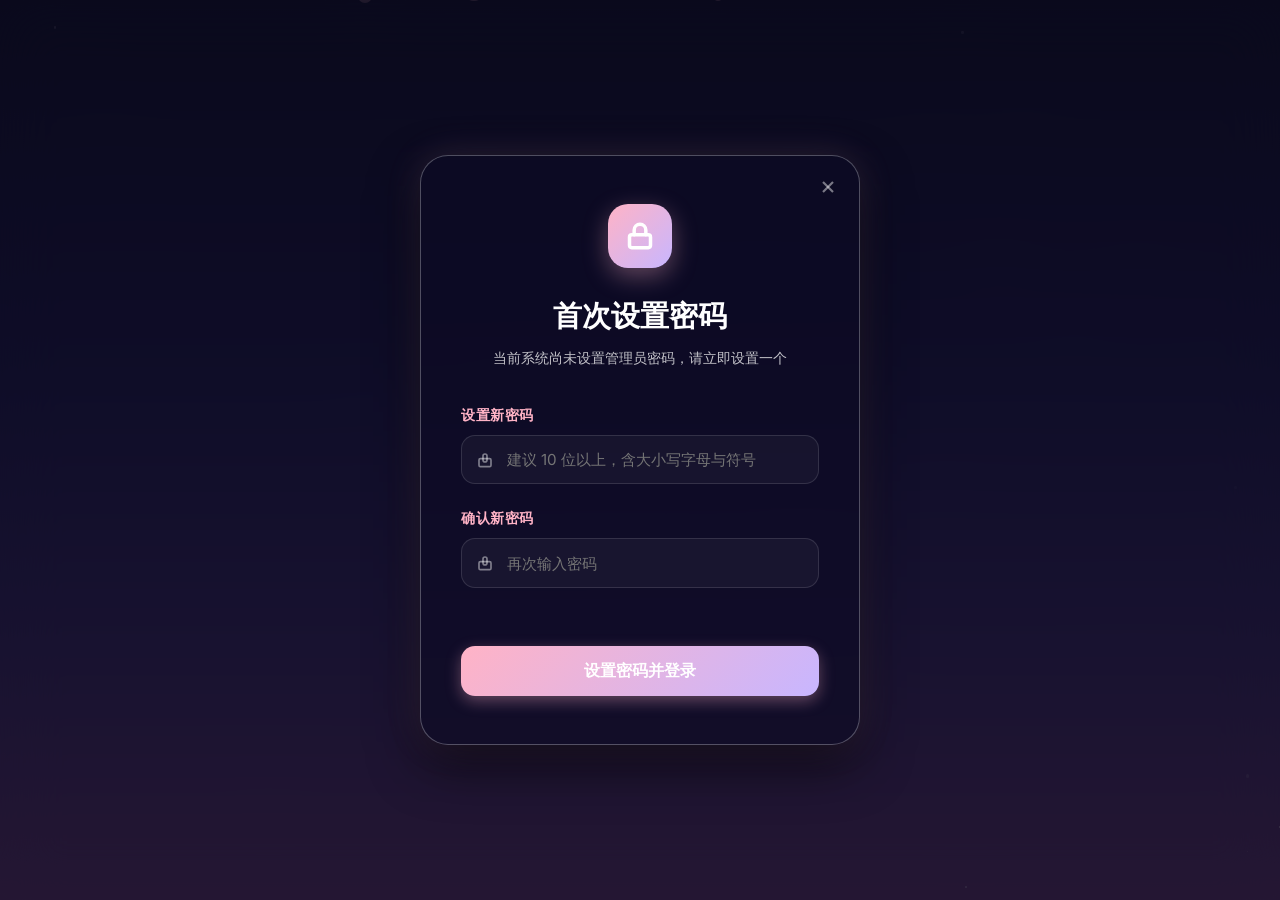
==== commit 3f38905f: "fix: 强制刷新 CSS/JS 版本 + 禁止 CDN 缓存 + 社交按钮容器内联样式兜底 CSS 升至 v=13，JS 升至 v=3，彻底绕过旧版本缓存； 新增 _headers 文件禁止 Clo" ====
--- a/admin/index.html
+++ b/admin/index.html
@@ -5,7 +5,7 @@
   <meta name="viewport" content="width=device-width, initial-scale=1.0">
   <title>后台管理 | 流光星野</title>
   <link rel="icon" type="image/svg+xml" href="data:image/svg+xml,<svg xmlns='http://www.w3.org/2000/svg' viewBox='0 0 24 24' fill='none' stroke='%23ffb3c6' stroke-width='2.5'><polygon points='12 2 2 7 12 12 22 7 12 2'/><polyline points='2 17 12 22 22 17'/><polyline points='2 12 12 17 22 12'/></svg>">
-  <link rel="stylesheet" href="../css/style.css?v=12">
+  <link rel="stylesheet" href="../css/style.css?v=13">
 </head>
 <body>
 
@@ -539,6 +539,6 @@
   <script src="../js/data.js"></script>
   <script src="../js/portal-export.js"></script>
   <script src="../js/config.js?v=2"></script>
-  <script src="../js/main.js?v=2"></script>
+  <script src="../js/main.js?v=3"></script>
 </body>
 </html>
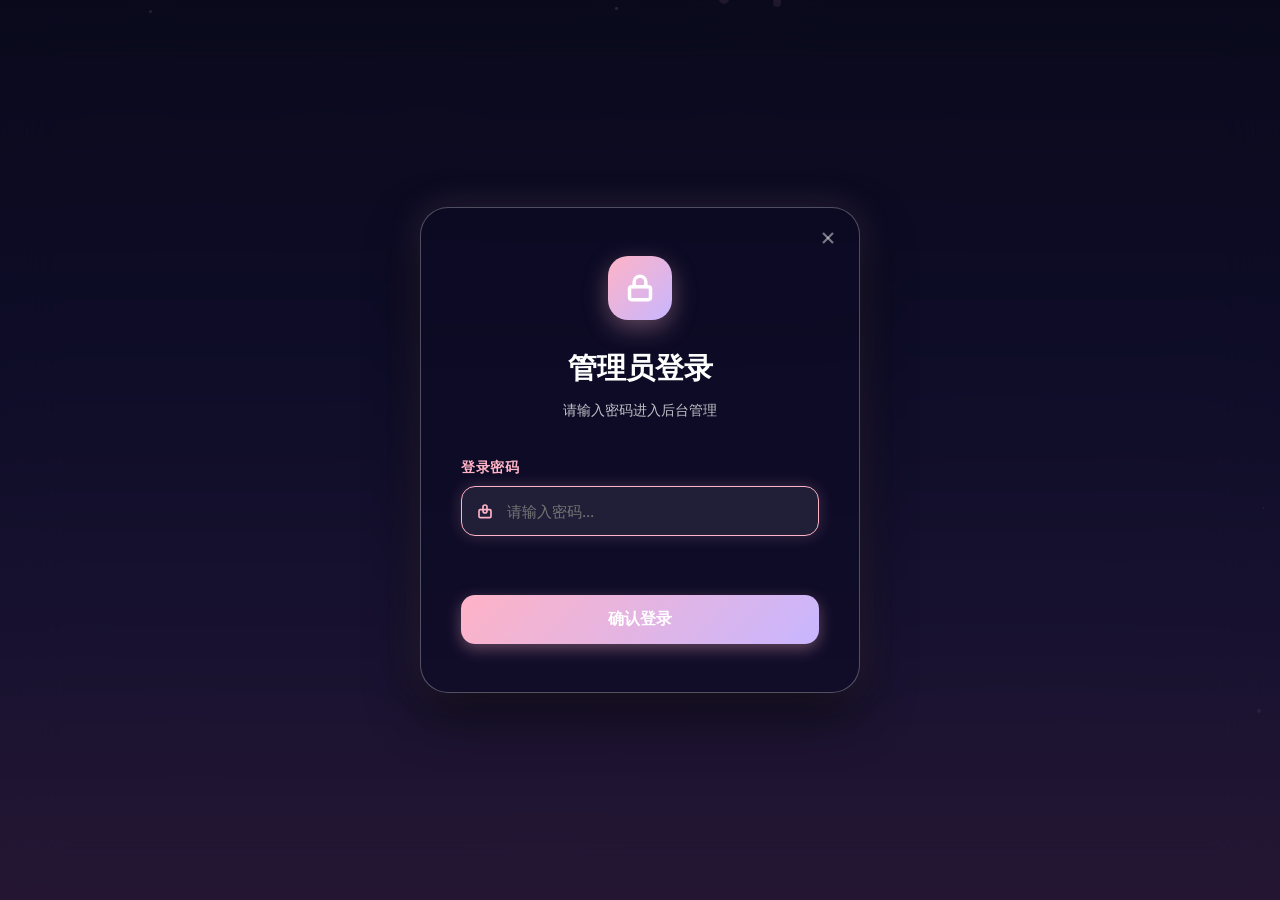
==== commit eb7a0081: "feat: 社交名片重构为5槽位自定义系统，修复谷歌AI引入的两个BUG Google AI 重构内容： - 联系方式从固定5项改为5个完全自定义槽位（图标/名称/行为/值/备注） - 支持3种行为：" ====
--- a/admin/index.html
+++ b/admin/index.html
@@ -106,12 +106,6 @@
               <button id="sidebar-categories" class="sidebar-menu-btn">
                 <svg xmlns="http://www.w3.org/2000/svg" width="16" height="16" viewBox="0 0 24 24" fill="none" stroke="currentColor" stroke-width="2.5"><path d="M9 5H2v7l6.29 6.29c.94.94 2.48.94 3.42 0l3.58-3.58c.94-.94.94-2.48 0-3.42L9 5Z"/><path d="M6 9.01V9"/><path d="m15 5 6.3 6.3a2.4 2.4 0 0 1 0 3.4L17 19"/></svg>
                 分类管理
-              </button>
-            </li>
-            <li>
-              <button id="sidebar-contact-info" class="sidebar-menu-btn">
-                <svg xmlns="http://www.w3.org/2000/svg" width="16" height="16" viewBox="0 0 24 24" fill="none" stroke="currentColor" stroke-width="2.5"><path d="M17 21v-2a4 4 0 0 0-4-4H5a4 4 0 0 0-4 4v2"/><circle cx="9" cy="7" r="4"/><path d="M23 21v-2a4 4 0 0 0-3-3.87"/><path d="M16 3.13a4 4 0 0 1 0 7.75"/></svg>
-                联系方式
               </button>
             </li>
             <li>
@@ -313,73 +307,7 @@
         </div>
       </section>
 
-      <!-- 联系方式 -->
-      <section id="admin-contact-info-section" class="admin-panel-section" style="display: none;">
-        <div class="admin-panel-card">
-          <h3>
-            <svg xmlns="http://www.w3.org/2000/svg" width="20" height="20" viewBox="0 0 24 24" fill="none" stroke="currentColor" stroke-width="2.5"><path d="M17 21v-2a4 4 0 0 0-4-4H5a4 4 0 0 0-4 4v2"/><circle cx="9" cy="7" r="4"/><path d="M23 21v-2a4 4 0 0 0-3-3.87"/><path d="M16 3.13a4 4 0 0 1 0 7.75"/></svg>
-            联系方式管理
-          </h3>
-          <p class="admin-panel-hint">修改后保存，前台联系方式实时同步到云端。留空的项目会自动隐藏，不会在前台显示。</p>
-          <form id="contact-info-form" class="admin-panel-form">
-            <p class="admin-panel-hint" style="margin-top:0;">留空的项目自动隐藏；按钮名称可自由修改，例如把"微信"改成"TG"。</p>
-            <div style="display:grid; grid-template-columns:2fr 1fr; gap:0 1rem;">
-              <div class="form-group">
-                <label class="form-label">GitHub 主页链接（留空则隐藏）</label>
-                <input type="url" id="ci-github" class="form-input" placeholder="https://github.com/username">
-              </div>
-              <div class="form-group">
-                <label class="form-label">按钮名称</label>
-                <input type="text" id="ci-github-label" class="form-input" placeholder="GitHub" maxlength="10">
-              </div>
-              <div class="form-group">
-                <label class="form-label">B站主页链接（留空则隐藏）</label>
-                <input type="url" id="ci-bilibili" class="form-input" placeholder="https://space.bilibili.com/xxxxx">
-              </div>
-              <div class="form-group">
-                <label class="form-label">按钮名称</label>
-                <input type="text" id="ci-bilibili-label" class="form-input" placeholder="B站" maxlength="10">
-              </div>
-              <div class="form-group">
-                <label class="form-label">邮箱地址（留空则隐藏）</label>
-                <input type="email" id="ci-email" class="form-input" placeholder="your@email.com">
-              </div>
-              <div class="form-group">
-                <label class="form-label">按钮名称</label>
-                <input type="text" id="ci-email-label" class="form-input" placeholder="发邮件" maxlength="10">
-              </div>
-              <div class="form-group">
-                <label class="form-label">微信号（留空则隐藏）</label>
-                <input type="text" id="ci-wechat" class="form-input" placeholder="WeChat ID / TG username">
-              </div>
-              <div class="form-group">
-                <label class="form-label">按钮名称</label>
-                <input type="text" id="ci-wechat-label" class="form-input" placeholder="微信" maxlength="10">
-              </div>
-            </div>
-            <div class="form-group">
-              <label class="form-label">微信/TG 备注提示语（点击按钮时弹出）</label>
-              <input type="text" id="ci-wechat-note" class="form-input" placeholder="请备注来意~">
-            </div>
-            <div style="display:grid; grid-template-columns:2fr 1fr; gap:0 1rem;">
-              <div class="form-group">
-                <label class="form-label">QQ 交流群号（留空则隐藏）</label>
-                <input type="text" id="ci-qq" class="form-input" placeholder="987654321">
-              </div>
-              <div class="form-group">
-                <label class="form-label">按钮名称</label>
-                <input type="text" id="ci-qq-label" class="form-input" placeholder="QQ群" maxlength="10">
-              </div>
-            </div>
-            <div class="admin-panel-footer">
-              <button type="submit" class="btn-action btn-primary">
-                <svg xmlns="http://www.w3.org/2000/svg" width="14" height="14" viewBox="0 0 24 24" fill="none" stroke="currentColor" stroke-width="2.5"><path d="M19 21H5a2 2 0 0 1-2-2V5a2 2 0 0 1 2-2h11l5 5v11a2 2 0 0 1-2 2z"/><polyline points="17 21 17 13 7 13 7 21"/><polyline points="7 3 7 8 15 8"/></svg>
-                保存联系方式
-              </button>
-            </div>
-          </form>
-        </div>
-      </section>
+
 
       <!-- 修改密码 -->
       <section id="admin-change-password-section" class="admin-panel-section" style="display: none;">
@@ -498,6 +426,226 @@
                 </label>
               </label>
             </div>
+
+            <!-- ==================== 社交名片槽位设置 (5个完全自定义槽位) ==================== -->
+            <h4 class="admin-section-divider-title" style="color:var(--color-sakura); font-size:1.1rem; font-weight:800; border-top:1px dashed rgba(255,255,255,0.15); margin-top:2.5rem; padding-top:1.5rem; margin-bottom:0.5rem; display:flex; align-items:center; gap:0.5rem;">
+              <svg xmlns="http://www.w3.org/2000/svg" width="18" height="18" viewBox="0 0 24 24" fill="none" stroke="currentColor" stroke-width="2.5"><path d="M17 21v-2a4 4 0 0 0-4-4H5a4 4 0 0 0-4 4v2"/><circle cx="9" cy="7" r="4"/><path d="M23 21v-2a4 4 0 0 0-3-3.87"/><path d="M16 3.13a4 4 0 0 1 0 7.75"/></svg>
+              社交名片设置
+            </h4>
+            <p class="admin-panel-hint" style="margin-bottom:1.5rem;">配置前台展示的社交媒体按钮。不需要的槽位可直接关闭其开关。支持网页链接跳转、一键复制微信号/群号等丰富行为。</p>
+            
+            <div class="custom-contact-slots-container" style="display:flex; flex-direction:column; gap:1.2rem;">
+              <!-- 槽位 1 -->
+              <div class="contact-slot-row">
+                <div class="form-group" style="margin-bottom:0;">
+                  <label class="form-label" style="display:flex; align-items:center; gap:0.5rem; justify-content:space-between; margin-bottom:0.4rem;">
+                    <span>槽位一</span>
+                    <label class="toggle-switch" style="transform:scale(0.85); transform-origin:right center;">
+                      <input type="checkbox" id="ss-contact-enabled-1" checked>
+                      <span class="toggle-slider"></span>
+                    </label>
+                  </label>
+                  <select id="ss-contact-icon-1" class="form-select" style="padding:0.5rem 0.75rem;">
+                    <option value="github">🐙 GitHub</option>
+                    <option value="telegram">✈️ Telegram</option>
+                    <option value="bilibili">📺 B站</option>
+                    <option value="wechat">💬 微信</option>
+                    <option value="qq">🐧 QQ</option>
+                    <option value="email">✉️ 邮箱</option>
+                    <option value="link">🌐 网页链接</option>
+                  </select>
+                </div>
+                <div class="form-group" style="margin-bottom:0;">
+                  <label class="form-label" for="ss-contact-label-1">按钮名称</label>
+                  <input type="text" id="ss-contact-label-1" class="form-input" style="padding:0.5rem 0.75rem;" placeholder="GitHub" maxlength="10">
+                </div>
+                <div class="form-group" style="margin-bottom:0;">
+                  <label class="form-label" for="ss-contact-action-1">行为类型</label>
+                  <select id="ss-contact-action-1" class="form-select" style="padding:0.5rem 0.75rem;">
+                    <option value="link">🔗 网页链接</option>
+                    <option value="copy">📋 一键复制</option>
+                    <option value="email">📧 发送邮件</option>
+                  </select>
+                </div>
+                <div class="form-group" style="margin-bottom:0;">
+                  <label class="form-label" for="ss-contact-value-1">内容值</label>
+                  <input type="text" id="ss-contact-value-1" class="form-input" style="padding:0.5rem 0.75rem;" placeholder="链接/邮箱/账号值">
+                </div>
+                <div class="form-group" style="margin-bottom:0;">
+                  <label class="form-label" for="ss-contact-note-1">提示备注（如“请备注来意~”）</label>
+                  <input type="text" id="ss-contact-note-1" class="form-input" style="padding:0.5rem 0.75rem;" placeholder="非必填">
+                </div>
+              </div>
+
+              <!-- 槽位 2 -->
+              <div class="contact-slot-row">
+                <div class="form-group" style="margin-bottom:0;">
+                  <label class="form-label" style="display:flex; align-items:center; gap:0.5rem; justify-content:space-between; margin-bottom:0.4rem;">
+                    <span>槽位二</span>
+                    <label class="toggle-switch" style="transform:scale(0.85); transform-origin:right center;">
+                      <input type="checkbox" id="ss-contact-enabled-2" checked>
+                      <span class="toggle-slider"></span>
+                    </label>
+                  </label>
+                  <select id="ss-contact-icon-2" class="form-select" style="padding:0.5rem 0.75rem;">
+                    <option value="github">🐙 GitHub</option>
+                    <option value="telegram">✈️ Telegram</option>
+                    <option value="bilibili">📺 B站</option>
+                    <option value="wechat">💬 微信</option>
+                    <option value="qq">🐧 QQ</option>
+                    <option value="email">✉️ 邮箱</option>
+                    <option value="link">🌐 网页链接</option>
+                  </select>
+                </div>
+                <div class="form-group" style="margin-bottom:0;">
+                  <label class="form-label" for="ss-contact-label-2">按钮名称</label>
+                  <input type="text" id="ss-contact-label-2" class="form-input" style="padding:0.5rem 0.75rem;" placeholder="TG" maxlength="10">
+                </div>
+                <div class="form-group" style="margin-bottom:0;">
+                  <label class="form-label" for="ss-contact-action-2">行为类型</label>
+                  <select id="ss-contact-action-2" class="form-select" style="padding:0.5rem 0.75rem;">
+                    <option value="link">🔗 网页链接</option>
+                    <option value="copy">📋 一键复制</option>
+                    <option value="email">📧 发送邮件</option>
+                  </select>
+                </div>
+                <div class="form-group" style="margin-bottom:0;">
+                  <label class="form-label" for="ss-contact-value-2">内容值</label>
+                  <input type="text" id="ss-contact-value-2" class="form-input" style="padding:0.5rem 0.75rem;" placeholder="链接/邮箱/账号值">
+                </div>
+                <div class="form-group" style="margin-bottom:0;">
+                  <label class="form-label" for="ss-contact-note-2">提示备注（如“请备注来意~”）</label>
+                  <input type="text" id="ss-contact-note-2" class="form-input" style="padding:0.5rem 0.75rem;" placeholder="非必填">
+                </div>
+              </div>
+
+              <!-- 槽位 3 -->
+              <div class="contact-slot-row">
+                <div class="form-group" style="margin-bottom:0;">
+                  <label class="form-label" style="display:flex; align-items:center; gap:0.5rem; justify-content:space-between; margin-bottom:0.4rem;">
+                    <span>槽位三</span>
+                    <label class="toggle-switch" style="transform:scale(0.85); transform-origin:right center;">
+                      <input type="checkbox" id="ss-contact-enabled-3" checked>
+                      <span class="toggle-slider"></span>
+                    </label>
+                  </label>
+                  <select id="ss-contact-icon-3" class="form-select" style="padding:0.5rem 0.75rem;">
+                    <option value="github">🐙 GitHub</option>
+                    <option value="telegram">✈️ Telegram</option>
+                    <option value="bilibili">📺 B站</option>
+                    <option value="wechat">💬 微信</option>
+                    <option value="qq">🐧 QQ</option>
+                    <option value="email">✉️ 邮箱</option>
+                    <option value="link">🌐 网页链接</option>
+                  </select>
+                </div>
+                <div class="form-group" style="margin-bottom:0;">
+                  <label class="form-label" for="ss-contact-label-3">按钮名称</label>
+                  <input type="text" id="ss-contact-label-3" class="form-input" style="padding:0.5rem 0.75rem;" placeholder="发邮件" maxlength="10">
+                </div>
+                <div class="form-group" style="margin-bottom:0;">
+                  <label class="form-label" for="ss-contact-action-3">行为类型</label>
+                  <select id="ss-contact-action-3" class="form-select" style="padding:0.5rem 0.75rem;">
+                    <option value="link">🔗 网页链接</option>
+                    <option value="copy">📋 一键复制</option>
+                    <option value="email">📧 发送邮件</option>
+                  </select>
+                </div>
+                <div class="form-group" style="margin-bottom:0;">
+                  <label class="form-label" for="ss-contact-value-3">内容值</label>
+                  <input type="text" id="ss-contact-value-3" class="form-input" style="padding:0.5rem 0.75rem;" placeholder="链接/邮箱/账号值">
+                </div>
+                <div class="form-group" style="margin-bottom:0;">
+                  <label class="form-label" for="ss-contact-note-3">提示备注（如“请备注来意~”）</label>
+                  <input type="text" id="ss-contact-note-3" class="form-input" style="padding:0.5rem 0.75rem;" placeholder="非必填">
+                </div>
+              </div>
+
+              <!-- 槽位 4 -->
+              <div class="contact-slot-row">
+                <div class="form-group" style="margin-bottom:0;">
+                  <label class="form-label" style="display:flex; align-items:center; gap:0.5rem; justify-content:space-between; margin-bottom:0.4rem;">
+                    <span>槽位四</span>
+                    <label class="toggle-switch" style="transform:scale(0.85); transform-origin:right center;">
+                      <input type="checkbox" id="ss-contact-enabled-4" checked>
+                      <span class="toggle-slider"></span>
+                    </label>
+                  </label>
+                  <select id="ss-contact-icon-4" class="form-select" style="padding:0.5rem 0.75rem;">
+                    <option value="github">🐙 GitHub</option>
+                    <option value="telegram">✈️ Telegram</option>
+                    <option value="bilibili">📺 B站</option>
+                    <option value="wechat">💬 微信</option>
+                    <option value="qq">🐧 QQ</option>
+                    <option value="email">✉️ 邮箱</option>
+                    <option value="link">🌐 网页链接</option>
+                  </select>
+                </div>
+                <div class="form-group" style="margin-bottom:0;">
+                  <label class="form-label" for="ss-contact-label-4">按钮名称</label>
+                  <input type="text" id="ss-contact-label-4" class="form-input" style="padding:0.5rem 0.75rem;" placeholder="微信" maxlength="10">
+                </div>
+                <div class="form-group" style="margin-bottom:0;">
+                  <label class="form-label" for="ss-contact-action-4">行为类型</label>
+                  <select id="ss-contact-action-4" class="form-select" style="padding:0.5rem 0.75rem;">
+                    <option value="link">🔗 网页链接</option>
+                    <option value="copy">📋 一键复制</option>
+                    <option value="email">📧 发送邮件</option>
+                  </select>
+                </div>
+                <div class="form-group" style="margin-bottom:0;">
+                  <label class="form-label" for="ss-contact-value-4">内容值</label>
+                  <input type="text" id="ss-contact-value-4" class="form-input" style="padding:0.5rem 0.75rem;" placeholder="链接/邮箱/账号值">
+                </div>
+                <div class="form-group" style="margin-bottom:0;">
+                  <label class="form-label" for="ss-contact-note-4">提示备注（如“请备注来意~”）</label>
+                  <input type="text" id="ss-contact-note-4" class="form-input" style="padding:0.5rem 0.75rem;" placeholder="非必填">
+                </div>
+              </div>
+
+              <!-- 槽位 5 -->
+              <div class="contact-slot-row">
+                <div class="form-group" style="margin-bottom:0;">
+                  <label class="form-label" style="display:flex; align-items:center; gap:0.5rem; justify-content:space-between; margin-bottom:0.4rem;">
+                    <span>槽位五</span>
+                    <label class="toggle-switch" style="transform:scale(0.85); transform-origin:right center;">
+                      <input type="checkbox" id="ss-contact-enabled-5" checked>
+                      <span class="toggle-slider"></span>
+                    </label>
+                  </label>
+                  <select id="ss-contact-icon-5" class="form-select" style="padding:0.5rem 0.75rem;">
+                    <option value="github">🐙 GitHub</option>
+                    <option value="telegram">✈️ Telegram</option>
+                    <option value="bilibili">📺 B站</option>
+                    <option value="wechat">💬 微信</option>
+                    <option value="qq">🐧 QQ</option>
+                    <option value="email">✉️ 邮箱</option>
+                    <option value="link">🌐 网页链接</option>
+                  </select>
+                </div>
+                <div class="form-group" style="margin-bottom:0;">
+                  <label class="form-label" for="ss-contact-label-5">按钮名称</label>
+                  <input type="text" id="ss-contact-label-5" class="form-input" style="padding:0.5rem 0.75rem;" placeholder="TG群" maxlength="10">
+                </div>
+                <div class="form-group" style="margin-bottom:0;">
+                  <label class="form-label" for="ss-contact-action-5">行为类型</label>
+                  <select id="ss-contact-action-5" class="form-select" style="padding:0.5rem 0.75rem;">
+                    <option value="link">🔗 网页链接</option>
+                    <option value="copy">📋 一键复制</option>
+                    <option value="email">📧 发送邮件</option>
+                  </select>
+                </div>
+                <div class="form-group" style="margin-bottom:0;">
+                  <label class="form-label" for="ss-contact-value-5">内容值</label>
+                  <input type="text" id="ss-contact-value-5" class="form-input" style="padding:0.5rem 0.75rem;" placeholder="链接/邮箱/账号值">
+                </div>
+                <div class="form-group" style="margin-bottom:0;">
+                  <label class="form-label" for="ss-contact-note-5">提示备注（如“请备注来意~”）</label>
+                  <input type="text" id="ss-contact-note-5" class="form-input" style="padding:0.5rem 0.75rem;" placeholder="非必填">
+                </div>
+              </div>
+            </div>
+
             <div class="admin-panel-footer">
               <button type="submit" class="btn-action btn-primary">
                 <svg xmlns="http://www.w3.org/2000/svg" width="14" height="14" viewBox="0 0 24 24" fill="none" stroke="currentColor" stroke-width="2.5"><path d="M19 21H5a2 2 0 0 1-2-2V5a2 2 0 0 1 2-2h11l5 5v11a2 2 0 0 1-2 2z"/><polyline points="17 21 17 13 7 13 7 21"/><polyline points="7 3 7 8 15 8"/></svg>
--- a/css/style.css
+++ b/css/style.css
@@ -2154,3 +2154,27 @@
   from { opacity: 0; }
   to { opacity: 1; }
 }
+
+/* ==================== 社交槽位平铺网格自适应 ==================== */
+.contact-slot-row {
+  display: grid;
+  grid-template-columns: 140px 120px 140px 1.5fr 1fr;
+  gap: 0.75rem;
+  align-items: end;
+  padding: 1.2rem;
+  background: rgba(255, 255, 255, 0.02);
+  border: 1px solid rgba(255, 255, 255, 0.05);
+  border-radius: 14px;
+}
+@media (max-width: 992px) {
+  .contact-slot-row {
+    grid-template-columns: 1fr 1fr;
+  }
+}
+@media (max-width: 576px) {
+  .contact-slot-row {
+    grid-template-columns: 1fr;
+    padding: 1rem;
+  }
+}
+
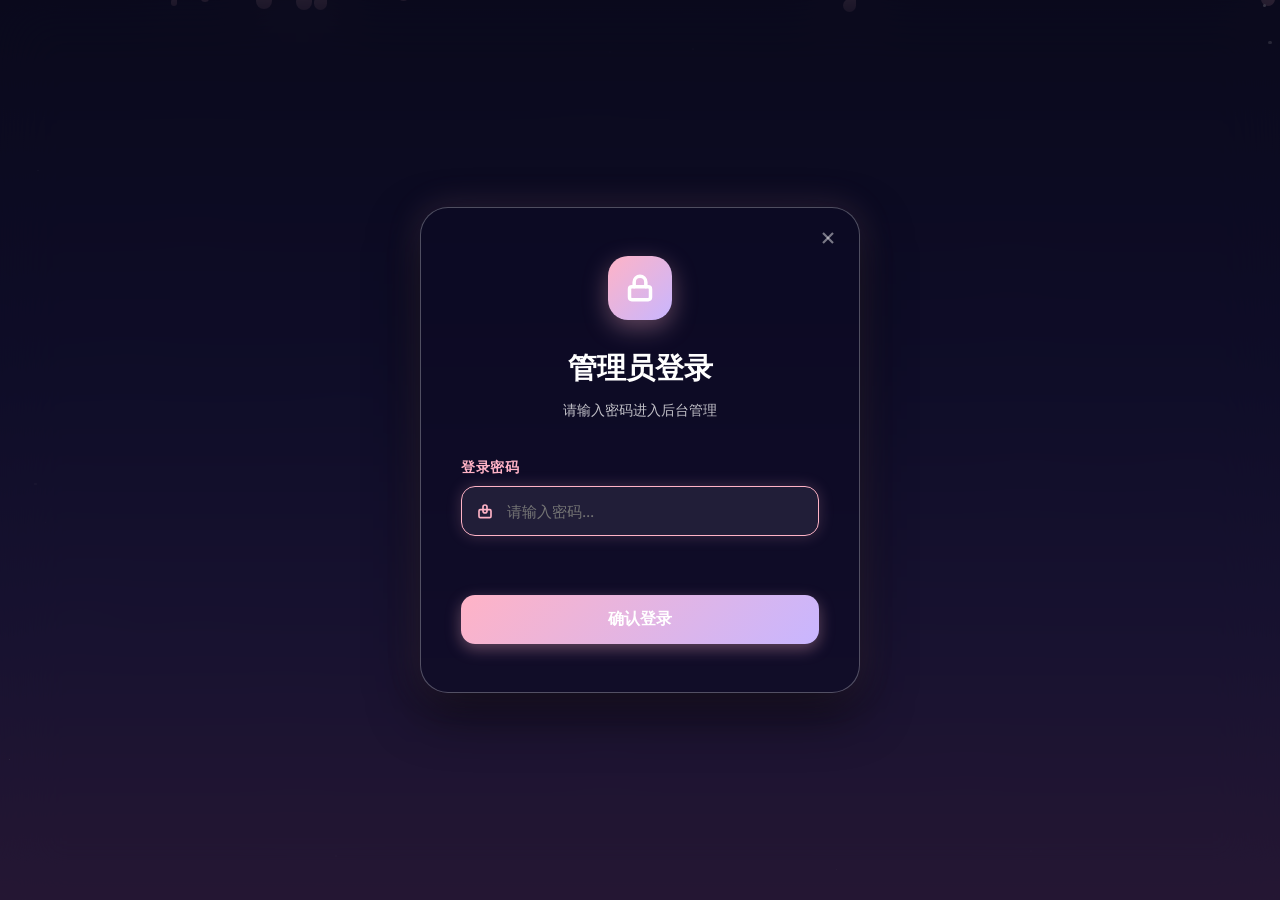
==== commit dc1de290: "refactor: 社交名片设置简化为名称+链接，自动检测行为类型 - 后台每个槽位只保留：开/关 + 按钮名称 + 链接/账号，移除图标选择/行为类型/备注字段 - CSS 网格从5列改为3列，行高" ====
--- a/admin/index.html
+++ b/admin/index.html
@@ -432,216 +432,107 @@
               <svg xmlns="http://www.w3.org/2000/svg" width="18" height="18" viewBox="0 0 24 24" fill="none" stroke="currentColor" stroke-width="2.5"><path d="M17 21v-2a4 4 0 0 0-4-4H5a4 4 0 0 0-4 4v2"/><circle cx="9" cy="7" r="4"/><path d="M23 21v-2a4 4 0 0 0-3-3.87"/><path d="M16 3.13a4 4 0 0 1 0 7.75"/></svg>
               社交名片设置
             </h4>
-            <p class="admin-panel-hint" style="margin-bottom:1.5rem;">配置前台展示的社交媒体按钮。不需要的槽位可直接关闭其开关。支持网页链接跳转、一键复制微信号/群号等丰富行为。</p>
-            
-            <div class="custom-contact-slots-container" style="display:flex; flex-direction:column; gap:1.2rem;">
+            <p class=”admin-panel-hint” style=”margin-bottom:1.5rem;”>配置前台展示的社交按钮。填写名称和链接，关闭开关即隐藏。填邮箱地址自动变邮件按钮，填微信号/QQ号自动变复制按钮。</p>
+
+            <div class=”custom-contact-slots-container” style=”display:flex; flex-direction:column; gap:0.75rem;”>
               <!-- 槽位 1 -->
-              <div class="contact-slot-row">
-                <div class="form-group" style="margin-bottom:0;">
-                  <label class="form-label" style="display:flex; align-items:center; gap:0.5rem; justify-content:space-between; margin-bottom:0.4rem;">
+              <div class=”contact-slot-row”>
+                <div class=”form-group” style=”margin-bottom:0;”>
+                  <label class=”form-label” style=”display:flex;align-items:center;gap:0.5rem;justify-content:space-between;margin-bottom:0.4rem;”>
                     <span>槽位一</span>
-                    <label class="toggle-switch" style="transform:scale(0.85); transform-origin:right center;">
-                      <input type="checkbox" id="ss-contact-enabled-1" checked>
-                      <span class="toggle-slider"></span>
+                    <label class=”toggle-switch” style=”transform:scale(0.85);transform-origin:right center;”>
+                      <input type=”checkbox” id=”ss-contact-enabled-1”>
+                      <span class=”toggle-slider”></span>
                     </label>
                   </label>
-                  <select id="ss-contact-icon-1" class="form-select" style="padding:0.5rem 0.75rem;">
-                    <option value="github">🐙 GitHub</option>
-                    <option value="telegram">✈️ Telegram</option>
-                    <option value="bilibili">📺 B站</option>
-                    <option value="wechat">💬 微信</option>
-                    <option value="qq">🐧 QQ</option>
-                    <option value="email">✉️ 邮箱</option>
-                    <option value="link">🌐 网页链接</option>
-                  </select>
-                </div>
-                <div class="form-group" style="margin-bottom:0;">
-                  <label class="form-label" for="ss-contact-label-1">按钮名称</label>
-                  <input type="text" id="ss-contact-label-1" class="form-input" style="padding:0.5rem 0.75rem;" placeholder="GitHub" maxlength="10">
-                </div>
-                <div class="form-group" style="margin-bottom:0;">
-                  <label class="form-label" for="ss-contact-action-1">行为类型</label>
-                  <select id="ss-contact-action-1" class="form-select" style="padding:0.5rem 0.75rem;">
-                    <option value="link">🔗 网页链接</option>
-                    <option value="copy">📋 一键复制</option>
-                    <option value="email">📧 发送邮件</option>
-                  </select>
-                </div>
-                <div class="form-group" style="margin-bottom:0;">
-                  <label class="form-label" for="ss-contact-value-1">内容值</label>
-                  <input type="text" id="ss-contact-value-1" class="form-input" style="padding:0.5rem 0.75rem;" placeholder="链接/邮箱/账号值">
-                </div>
-                <div class="form-group" style="margin-bottom:0;">
-                  <label class="form-label" for="ss-contact-note-1">提示备注（如“请备注来意~”）</label>
-                  <input type="text" id="ss-contact-note-1" class="form-input" style="padding:0.5rem 0.75rem;" placeholder="非必填">
-                </div>
-              </div>
-
+                </div>
+                <div class=”form-group” style=”margin-bottom:0;”>
+                  <label class=”form-label” for=”ss-contact-label-1”>按钮名称</label>
+                  <input type=”text” id=”ss-contact-label-1” class=”form-input” placeholder=”GitHub” maxlength=”10”>
+                </div>
+                <div class=”form-group” style=”margin-bottom:0;”>
+                  <label class=”form-label” for=”ss-contact-value-1”>链接 / 邮箱 / 账号</label>
+                  <input type=”text” id=”ss-contact-value-1” class=”form-input” placeholder=”https:// 或邮箱地址或账号”>
+                </div>
+              </div>
               <!-- 槽位 2 -->
-              <div class="contact-slot-row">
-                <div class="form-group" style="margin-bottom:0;">
-                  <label class="form-label" style="display:flex; align-items:center; gap:0.5rem; justify-content:space-between; margin-bottom:0.4rem;">
+              <div class=”contact-slot-row”>
+                <div class=”form-group” style=”margin-bottom:0;”>
+                  <label class=”form-label” style=”display:flex;align-items:center;gap:0.5rem;justify-content:space-between;margin-bottom:0.4rem;”>
                     <span>槽位二</span>
-                    <label class="toggle-switch" style="transform:scale(0.85); transform-origin:right center;">
-                      <input type="checkbox" id="ss-contact-enabled-2" checked>
-                      <span class="toggle-slider"></span>
+                    <label class=”toggle-switch” style=”transform:scale(0.85);transform-origin:right center;”>
+                      <input type=”checkbox” id=”ss-contact-enabled-2”>
+                      <span class=”toggle-slider”></span>
                     </label>
                   </label>
-                  <select id="ss-contact-icon-2" class="form-select" style="padding:0.5rem 0.75rem;">
-                    <option value="github">🐙 GitHub</option>
-                    <option value="telegram">✈️ Telegram</option>
-                    <option value="bilibili">📺 B站</option>
-                    <option value="wechat">💬 微信</option>
-                    <option value="qq">🐧 QQ</option>
-                    <option value="email">✉️ 邮箱</option>
-                    <option value="link">🌐 网页链接</option>
-                  </select>
-                </div>
-                <div class="form-group" style="margin-bottom:0;">
-                  <label class="form-label" for="ss-contact-label-2">按钮名称</label>
-                  <input type="text" id="ss-contact-label-2" class="form-input" style="padding:0.5rem 0.75rem;" placeholder="TG" maxlength="10">
-                </div>
-                <div class="form-group" style="margin-bottom:0;">
-                  <label class="form-label" for="ss-contact-action-2">行为类型</label>
-                  <select id="ss-contact-action-2" class="form-select" style="padding:0.5rem 0.75rem;">
-                    <option value="link">🔗 网页链接</option>
-                    <option value="copy">📋 一键复制</option>
-                    <option value="email">📧 发送邮件</option>
-                  </select>
-                </div>
-                <div class="form-group" style="margin-bottom:0;">
-                  <label class="form-label" for="ss-contact-value-2">内容值</label>
-                  <input type="text" id="ss-contact-value-2" class="form-input" style="padding:0.5rem 0.75rem;" placeholder="链接/邮箱/账号值">
-                </div>
-                <div class="form-group" style="margin-bottom:0;">
-                  <label class="form-label" for="ss-contact-note-2">提示备注（如“请备注来意~”）</label>
-                  <input type="text" id="ss-contact-note-2" class="form-input" style="padding:0.5rem 0.75rem;" placeholder="非必填">
-                </div>
-              </div>
-
+                </div>
+                <div class=”form-group” style=”margin-bottom:0;”>
+                  <label class=”form-label” for=”ss-contact-label-2”>按钮名称</label>
+                  <input type=”text” id=”ss-contact-label-2” class=”form-input” placeholder=”B站” maxlength=”10”>
+                </div>
+                <div class=”form-group” style=”margin-bottom:0;”>
+                  <label class=”form-label” for=”ss-contact-value-2”>链接 / 邮箱 / 账号</label>
+                  <input type=”text” id=”ss-contact-value-2” class=”form-input” placeholder=”https:// 或邮箱地址或账号”>
+                </div>
+              </div>
               <!-- 槽位 3 -->
-              <div class="contact-slot-row">
-                <div class="form-group" style="margin-bottom:0;">
-                  <label class="form-label" style="display:flex; align-items:center; gap:0.5rem; justify-content:space-between; margin-bottom:0.4rem;">
+              <div class=”contact-slot-row”>
+                <div class=”form-group” style=”margin-bottom:0;”>
+                  <label class=”form-label” style=”display:flex;align-items:center;gap:0.5rem;justify-content:space-between;margin-bottom:0.4rem;”>
                     <span>槽位三</span>
-                    <label class="toggle-switch" style="transform:scale(0.85); transform-origin:right center;">
-                      <input type="checkbox" id="ss-contact-enabled-3" checked>
-                      <span class="toggle-slider"></span>
+                    <label class=”toggle-switch” style=”transform:scale(0.85);transform-origin:right center;”>
+                      <input type=”checkbox” id=”ss-contact-enabled-3”>
+                      <span class=”toggle-slider”></span>
                     </label>
                   </label>
-                  <select id="ss-contact-icon-3" class="form-select" style="padding:0.5rem 0.75rem;">
-                    <option value="github">🐙 GitHub</option>
-                    <option value="telegram">✈️ Telegram</option>
-                    <option value="bilibili">📺 B站</option>
-                    <option value="wechat">💬 微信</option>
-                    <option value="qq">🐧 QQ</option>
-                    <option value="email">✉️ 邮箱</option>
-                    <option value="link">🌐 网页链接</option>
-                  </select>
-                </div>
-                <div class="form-group" style="margin-bottom:0;">
-                  <label class="form-label" for="ss-contact-label-3">按钮名称</label>
-                  <input type="text" id="ss-contact-label-3" class="form-input" style="padding:0.5rem 0.75rem;" placeholder="发邮件" maxlength="10">
-                </div>
-                <div class="form-group" style="margin-bottom:0;">
-                  <label class="form-label" for="ss-contact-action-3">行为类型</label>
-                  <select id="ss-contact-action-3" class="form-select" style="padding:0.5rem 0.75rem;">
-                    <option value="link">🔗 网页链接</option>
-                    <option value="copy">📋 一键复制</option>
-                    <option value="email">📧 发送邮件</option>
-                  </select>
-                </div>
-                <div class="form-group" style="margin-bottom:0;">
-                  <label class="form-label" for="ss-contact-value-3">内容值</label>
-                  <input type="text" id="ss-contact-value-3" class="form-input" style="padding:0.5rem 0.75rem;" placeholder="链接/邮箱/账号值">
-                </div>
-                <div class="form-group" style="margin-bottom:0;">
-                  <label class="form-label" for="ss-contact-note-3">提示备注（如“请备注来意~”）</label>
-                  <input type="text" id="ss-contact-note-3" class="form-input" style="padding:0.5rem 0.75rem;" placeholder="非必填">
-                </div>
-              </div>
-
+                </div>
+                <div class=”form-group” style=”margin-bottom:0;”>
+                  <label class=”form-label” for=”ss-contact-label-3”>按钮名称</label>
+                  <input type=”text” id=”ss-contact-label-3” class=”form-input” placeholder=”发邮件” maxlength=”10”>
+                </div>
+                <div class=”form-group” style=”margin-bottom:0;”>
+                  <label class=”form-label” for=”ss-contact-value-3”>链接 / 邮箱 / 账号</label>
+                  <input type=”text” id=”ss-contact-value-3” class=”form-input” placeholder=”https:// 或邮箱地址或账号”>
+                </div>
+              </div>
               <!-- 槽位 4 -->
-              <div class="contact-slot-row">
-                <div class="form-group" style="margin-bottom:0;">
-                  <label class="form-label" style="display:flex; align-items:center; gap:0.5rem; justify-content:space-between; margin-bottom:0.4rem;">
+              <div class=”contact-slot-row”>
+                <div class=”form-group” style=”margin-bottom:0;”>
+                  <label class=”form-label” style=”display:flex;align-items:center;gap:0.5rem;justify-content:space-between;margin-bottom:0.4rem;”>
                     <span>槽位四</span>
-                    <label class="toggle-switch" style="transform:scale(0.85); transform-origin:right center;">
-                      <input type="checkbox" id="ss-contact-enabled-4" checked>
-                      <span class="toggle-slider"></span>
+                    <label class=”toggle-switch” style=”transform:scale(0.85);transform-origin:right center;”>
+                      <input type=”checkbox” id=”ss-contact-enabled-4”>
+                      <span class=”toggle-slider”></span>
                     </label>
                   </label>
-                  <select id="ss-contact-icon-4" class="form-select" style="padding:0.5rem 0.75rem;">
-                    <option value="github">🐙 GitHub</option>
-                    <option value="telegram">✈️ Telegram</option>
-                    <option value="bilibili">📺 B站</option>
-                    <option value="wechat">💬 微信</option>
-                    <option value="qq">🐧 QQ</option>
-                    <option value="email">✉️ 邮箱</option>
-                    <option value="link">🌐 网页链接</option>
-                  </select>
-                </div>
-                <div class="form-group" style="margin-bottom:0;">
-                  <label class="form-label" for="ss-contact-label-4">按钮名称</label>
-                  <input type="text" id="ss-contact-label-4" class="form-input" style="padding:0.5rem 0.75rem;" placeholder="微信" maxlength="10">
-                </div>
-                <div class="form-group" style="margin-bottom:0;">
-                  <label class="form-label" for="ss-contact-action-4">行为类型</label>
-                  <select id="ss-contact-action-4" class="form-select" style="padding:0.5rem 0.75rem;">
-                    <option value="link">🔗 网页链接</option>
-                    <option value="copy">📋 一键复制</option>
-                    <option value="email">📧 发送邮件</option>
-                  </select>
-                </div>
-                <div class="form-group" style="margin-bottom:0;">
-                  <label class="form-label" for="ss-contact-value-4">内容值</label>
-                  <input type="text" id="ss-contact-value-4" class="form-input" style="padding:0.5rem 0.75rem;" placeholder="链接/邮箱/账号值">
-                </div>
-                <div class="form-group" style="margin-bottom:0;">
-                  <label class="form-label" for="ss-contact-note-4">提示备注（如“请备注来意~”）</label>
-                  <input type="text" id="ss-contact-note-4" class="form-input" style="padding:0.5rem 0.75rem;" placeholder="非必填">
-                </div>
-              </div>
-
+                </div>
+                <div class=”form-group” style=”margin-bottom:0;”>
+                  <label class=”form-label” for=”ss-contact-label-4”>按钮名称</label>
+                  <input type=”text” id=”ss-contact-label-4” class=”form-input” placeholder=”微信” maxlength=”10”>
+                </div>
+                <div class=”form-group” style=”margin-bottom:0;”>
+                  <label class=”form-label” for=”ss-contact-value-4”>链接 / 邮箱 / 账号</label>
+                  <input type=”text” id=”ss-contact-value-4” class=”form-input” placeholder=”https:// 或邮箱地址或账号”>
+                </div>
+              </div>
               <!-- 槽位 5 -->
-              <div class="contact-slot-row">
-                <div class="form-group" style="margin-bottom:0;">
-                  <label class="form-label" style="display:flex; align-items:center; gap:0.5rem; justify-content:space-between; margin-bottom:0.4rem;">
+              <div class=”contact-slot-row”>
+                <div class=”form-group” style=”margin-bottom:0;”>
+                  <label class=”form-label” style=”display:flex;align-items:center;gap:0.5rem;justify-content:space-between;margin-bottom:0.4rem;”>
                     <span>槽位五</span>
-                    <label class="toggle-switch" style="transform:scale(0.85); transform-origin:right center;">
-                      <input type="checkbox" id="ss-contact-enabled-5" checked>
-                      <span class="toggle-slider"></span>
+                    <label class=”toggle-switch” style=”transform:scale(0.85);transform-origin:right center;”>
+                      <input type=”checkbox” id=”ss-contact-enabled-5”>
+                      <span class=”toggle-slider”></span>
                     </label>
                   </label>
-                  <select id="ss-contact-icon-5" class="form-select" style="padding:0.5rem 0.75rem;">
-                    <option value="github">🐙 GitHub</option>
-                    <option value="telegram">✈️ Telegram</option>
-                    <option value="bilibili">📺 B站</option>
-                    <option value="wechat">💬 微信</option>
-                    <option value="qq">🐧 QQ</option>
-                    <option value="email">✉️ 邮箱</option>
-                    <option value="link">🌐 网页链接</option>
-                  </select>
-                </div>
-                <div class="form-group" style="margin-bottom:0;">
-                  <label class="form-label" for="ss-contact-label-5">按钮名称</label>
-                  <input type="text" id="ss-contact-label-5" class="form-input" style="padding:0.5rem 0.75rem;" placeholder="TG群" maxlength="10">
-                </div>
-                <div class="form-group" style="margin-bottom:0;">
-                  <label class="form-label" for="ss-contact-action-5">行为类型</label>
-                  <select id="ss-contact-action-5" class="form-select" style="padding:0.5rem 0.75rem;">
-                    <option value="link">🔗 网页链接</option>
-                    <option value="copy">📋 一键复制</option>
-                    <option value="email">📧 发送邮件</option>
-                  </select>
-                </div>
-                <div class="form-group" style="margin-bottom:0;">
-                  <label class="form-label" for="ss-contact-value-5">内容值</label>
-                  <input type="text" id="ss-contact-value-5" class="form-input" style="padding:0.5rem 0.75rem;" placeholder="链接/邮箱/账号值">
-                </div>
-                <div class="form-group" style="margin-bottom:0;">
-                  <label class="form-label" for="ss-contact-note-5">提示备注（如“请备注来意~”）</label>
-                  <input type="text" id="ss-contact-note-5" class="form-input" style="padding:0.5rem 0.75rem;" placeholder="非必填">
+                </div>
+                <div class=”form-group” style=”margin-bottom:0;”>
+                  <label class=”form-label” for=”ss-contact-label-5”>按钮名称</label>
+                  <input type=”text” id=”ss-contact-label-5” class=”form-input” placeholder=”QQ群” maxlength=”10”>
+                </div>
+                <div class=”form-group” style=”margin-bottom:0;”>
+                  <label class=”form-label” for=”ss-contact-value-5”>链接 / 邮箱 / 账号</label>
+                  <input type=”text” id=”ss-contact-value-5” class=”form-input” placeholder=”https:// 或邮箱地址或账号”>
                 </div>
               </div>
             </div>
--- a/css/style.css
+++ b/css/style.css
@@ -2158,23 +2158,23 @@
 /* ==================== 社交槽位平铺网格自适应 ==================== */
 .contact-slot-row {
   display: grid;
-  grid-template-columns: 140px 120px 140px 1.5fr 1fr;
+  grid-template-columns: 120px 1fr 2fr;
   gap: 0.75rem;
   align-items: end;
-  padding: 1.2rem;
+  padding: 0.85rem 1rem;
   background: rgba(255, 255, 255, 0.02);
   border: 1px solid rgba(255, 255, 255, 0.05);
-  border-radius: 14px;
-}
-@media (max-width: 992px) {
+  border-radius: 12px;
+}
+@media (max-width: 768px) {
   .contact-slot-row {
     grid-template-columns: 1fr 1fr;
   }
 }
-@media (max-width: 576px) {
+@media (max-width: 480px) {
   .contact-slot-row {
     grid-template-columns: 1fr;
-    padding: 1rem;
-  }
-}
-
+    padding: 0.75rem;
+  }
+}
+
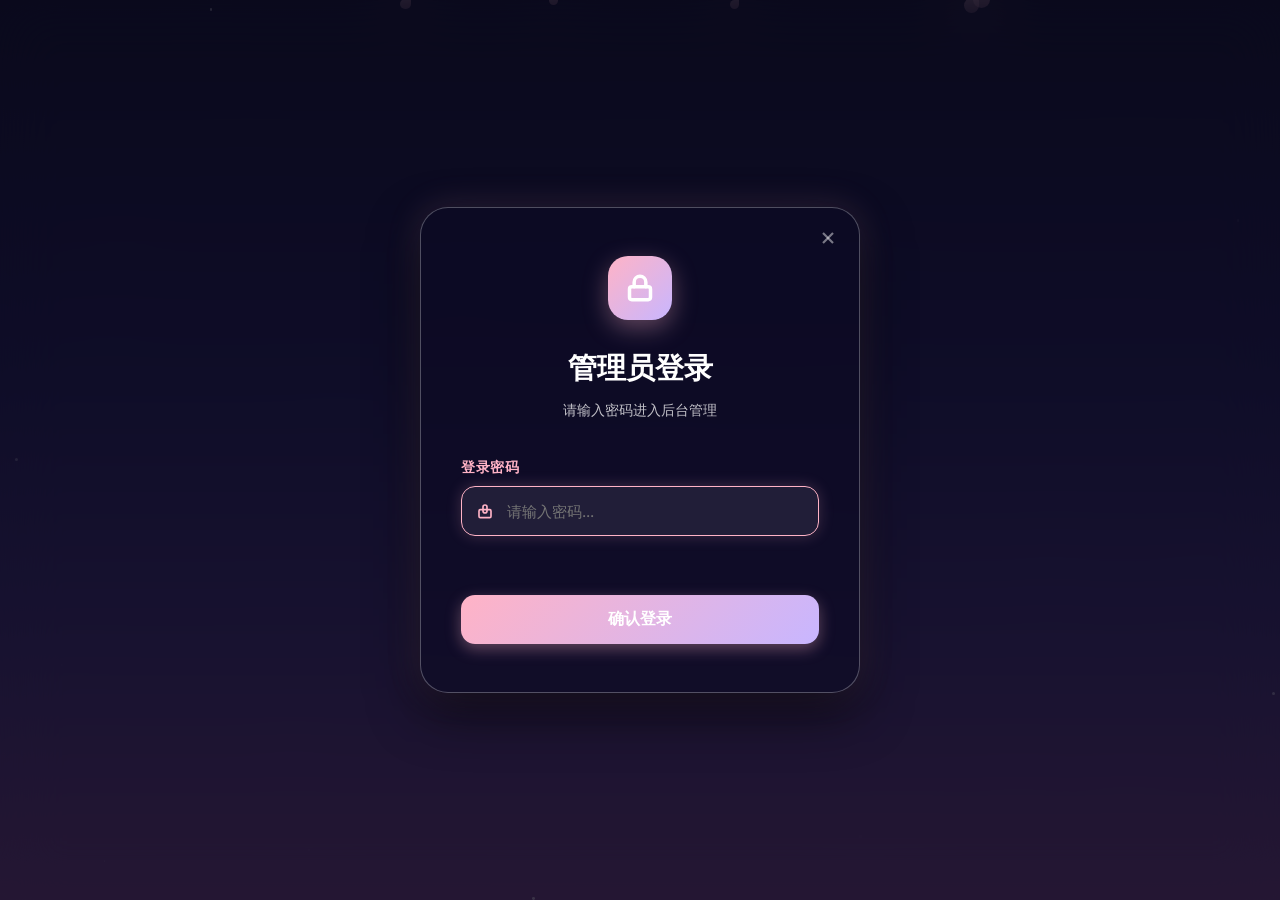
==== commit dee54c13: "fix: 修复社交名片槽位区块中文全角引号导致 CSS/JS 失效的根本问题 将 admin/index.html 第 432~538 行社交名片设置区块中所有 中文全角双引号（" "）替换为标准 A" ====
--- a/admin/index.html
+++ b/admin/index.html
@@ -432,107 +432,107 @@
               <svg xmlns="http://www.w3.org/2000/svg" width="18" height="18" viewBox="0 0 24 24" fill="none" stroke="currentColor" stroke-width="2.5"><path d="M17 21v-2a4 4 0 0 0-4-4H5a4 4 0 0 0-4 4v2"/><circle cx="9" cy="7" r="4"/><path d="M23 21v-2a4 4 0 0 0-3-3.87"/><path d="M16 3.13a4 4 0 0 1 0 7.75"/></svg>
               社交名片设置
             </h4>
-            <p class=”admin-panel-hint” style=”margin-bottom:1.5rem;”>配置前台展示的社交按钮。填写名称和链接，关闭开关即隐藏。填邮箱地址自动变邮件按钮，填微信号/QQ号自动变复制按钮。</p>
-
-            <div class=”custom-contact-slots-container” style=”display:flex; flex-direction:column; gap:0.75rem;”>
+            <p class="admin-panel-hint" style="margin-bottom:1.5rem;">配置前台展示的社交按钮。填写名称和链接，关闭开关即隐藏。填邮箱地址自动变邮件按钮，填微信号/QQ号自动变复制按钮。</p>
+
+            <div class="custom-contact-slots-container" style="display:flex; flex-direction:column; gap:0.75rem;">
               <!-- 槽位 1 -->
-              <div class=”contact-slot-row”>
-                <div class=”form-group” style=”margin-bottom:0;”>
-                  <label class=”form-label” style=”display:flex;align-items:center;gap:0.5rem;justify-content:space-between;margin-bottom:0.4rem;”>
+              <div class="contact-slot-row">
+                <div class="form-group" style="margin-bottom:0;">
+                  <label class="form-label" style="display:flex;align-items:center;gap:0.5rem;justify-content:space-between;margin-bottom:0.4rem;">
                     <span>槽位一</span>
-                    <label class=”toggle-switch” style=”transform:scale(0.85);transform-origin:right center;”>
-                      <input type=”checkbox” id=”ss-contact-enabled-1”>
-                      <span class=”toggle-slider”></span>
+                    <label class="toggle-switch" style="transform:scale(0.85);transform-origin:right center;">
+                      <input type="checkbox" id="ss-contact-enabled-1">
+                      <span class="toggle-slider"></span>
                     </label>
                   </label>
                 </div>
-                <div class=”form-group” style=”margin-bottom:0;”>
-                  <label class=”form-label” for=”ss-contact-label-1”>按钮名称</label>
-                  <input type=”text” id=”ss-contact-label-1” class=”form-input” placeholder=”GitHub” maxlength=”10”>
-                </div>
-                <div class=”form-group” style=”margin-bottom:0;”>
-                  <label class=”form-label” for=”ss-contact-value-1”>链接 / 邮箱 / 账号</label>
-                  <input type=”text” id=”ss-contact-value-1” class=”form-input” placeholder=”https:// 或邮箱地址或账号”>
+                <div class="form-group" style="margin-bottom:0;">
+                  <label class="form-label" for="ss-contact-label-1">按钮名称</label>
+                  <input type="text" id="ss-contact-label-1" class="form-input" placeholder="GitHub" maxlength="10">
+                </div>
+                <div class="form-group" style="margin-bottom:0;">
+                  <label class="form-label" for="ss-contact-value-1">链接 / 邮箱 / 账号</label>
+                  <input type="text" id="ss-contact-value-1" class="form-input" placeholder="https:// 或邮箱地址或账号">
                 </div>
               </div>
               <!-- 槽位 2 -->
-              <div class=”contact-slot-row”>
-                <div class=”form-group” style=”margin-bottom:0;”>
-                  <label class=”form-label” style=”display:flex;align-items:center;gap:0.5rem;justify-content:space-between;margin-bottom:0.4rem;”>
+              <div class="contact-slot-row">
+                <div class="form-group" style="margin-bottom:0;">
+                  <label class="form-label" style="display:flex;align-items:center;gap:0.5rem;justify-content:space-between;margin-bottom:0.4rem;">
                     <span>槽位二</span>
-                    <label class=”toggle-switch” style=”transform:scale(0.85);transform-origin:right center;”>
-                      <input type=”checkbox” id=”ss-contact-enabled-2”>
-                      <span class=”toggle-slider”></span>
+                    <label class="toggle-switch" style="transform:scale(0.85);transform-origin:right center;">
+                      <input type="checkbox" id="ss-contact-enabled-2">
+                      <span class="toggle-slider"></span>
                     </label>
                   </label>
                 </div>
-                <div class=”form-group” style=”margin-bottom:0;”>
-                  <label class=”form-label” for=”ss-contact-label-2”>按钮名称</label>
-                  <input type=”text” id=”ss-contact-label-2” class=”form-input” placeholder=”B站” maxlength=”10”>
-                </div>
-                <div class=”form-group” style=”margin-bottom:0;”>
-                  <label class=”form-label” for=”ss-contact-value-2”>链接 / 邮箱 / 账号</label>
-                  <input type=”text” id=”ss-contact-value-2” class=”form-input” placeholder=”https:// 或邮箱地址或账号”>
+                <div class="form-group" style="margin-bottom:0;">
+                  <label class="form-label" for="ss-contact-label-2">按钮名称</label>
+                  <input type="text" id="ss-contact-label-2" class="form-input" placeholder="B站" maxlength="10">
+                </div>
+                <div class="form-group" style="margin-bottom:0;">
+                  <label class="form-label" for="ss-contact-value-2">链接 / 邮箱 / 账号</label>
+                  <input type="text" id="ss-contact-value-2" class="form-input" placeholder="https:// 或邮箱地址或账号">
                 </div>
               </div>
               <!-- 槽位 3 -->
-              <div class=”contact-slot-row”>
-                <div class=”form-group” style=”margin-bottom:0;”>
-                  <label class=”form-label” style=”display:flex;align-items:center;gap:0.5rem;justify-content:space-between;margin-bottom:0.4rem;”>
+              <div class="contact-slot-row">
+                <div class="form-group" style="margin-bottom:0;">
+                  <label class="form-label" style="display:flex;align-items:center;gap:0.5rem;justify-content:space-between;margin-bottom:0.4rem;">
                     <span>槽位三</span>
-                    <label class=”toggle-switch” style=”transform:scale(0.85);transform-origin:right center;”>
-                      <input type=”checkbox” id=”ss-contact-enabled-3”>
-                      <span class=”toggle-slider”></span>
+                    <label class="toggle-switch" style="transform:scale(0.85);transform-origin:right center;">
+                      <input type="checkbox" id="ss-contact-enabled-3">
+                      <span class="toggle-slider"></span>
                     </label>
                   </label>
                 </div>
-                <div class=”form-group” style=”margin-bottom:0;”>
-                  <label class=”form-label” for=”ss-contact-label-3”>按钮名称</label>
-                  <input type=”text” id=”ss-contact-label-3” class=”form-input” placeholder=”发邮件” maxlength=”10”>
-                </div>
-                <div class=”form-group” style=”margin-bottom:0;”>
-                  <label class=”form-label” for=”ss-contact-value-3”>链接 / 邮箱 / 账号</label>
-                  <input type=”text” id=”ss-contact-value-3” class=”form-input” placeholder=”https:// 或邮箱地址或账号”>
+                <div class="form-group" style="margin-bottom:0;">
+                  <label class="form-label" for="ss-contact-label-3">按钮名称</label>
+                  <input type="text" id="ss-contact-label-3" class="form-input" placeholder="发邮件" maxlength="10">
+                </div>
+                <div class="form-group" style="margin-bottom:0;">
+                  <label class="form-label" for="ss-contact-value-3">链接 / 邮箱 / 账号</label>
+                  <input type="text" id="ss-contact-value-3" class="form-input" placeholder="https:// 或邮箱地址或账号">
                 </div>
               </div>
               <!-- 槽位 4 -->
-              <div class=”contact-slot-row”>
-                <div class=”form-group” style=”margin-bottom:0;”>
-                  <label class=”form-label” style=”display:flex;align-items:center;gap:0.5rem;justify-content:space-between;margin-bottom:0.4rem;”>
+              <div class="contact-slot-row">
+                <div class="form-group" style="margin-bottom:0;">
+                  <label class="form-label" style="display:flex;align-items:center;gap:0.5rem;justify-content:space-between;margin-bottom:0.4rem;">
                     <span>槽位四</span>
-                    <label class=”toggle-switch” style=”transform:scale(0.85);transform-origin:right center;”>
-                      <input type=”checkbox” id=”ss-contact-enabled-4”>
-                      <span class=”toggle-slider”></span>
+                    <label class="toggle-switch" style="transform:scale(0.85);transform-origin:right center;">
+                      <input type="checkbox" id="ss-contact-enabled-4">
+                      <span class="toggle-slider"></span>
                     </label>
                   </label>
                 </div>
-                <div class=”form-group” style=”margin-bottom:0;”>
-                  <label class=”form-label” for=”ss-contact-label-4”>按钮名称</label>
-                  <input type=”text” id=”ss-contact-label-4” class=”form-input” placeholder=”微信” maxlength=”10”>
-                </div>
-                <div class=”form-group” style=”margin-bottom:0;”>
-                  <label class=”form-label” for=”ss-contact-value-4”>链接 / 邮箱 / 账号</label>
-                  <input type=”text” id=”ss-contact-value-4” class=”form-input” placeholder=”https:// 或邮箱地址或账号”>
+                <div class="form-group" style="margin-bottom:0;">
+                  <label class="form-label" for="ss-contact-label-4">按钮名称</label>
+                  <input type="text" id="ss-contact-label-4" class="form-input" placeholder="微信" maxlength="10">
+                </div>
+                <div class="form-group" style="margin-bottom:0;">
+                  <label class="form-label" for="ss-contact-value-4">链接 / 邮箱 / 账号</label>
+                  <input type="text" id="ss-contact-value-4" class="form-input" placeholder="https:// 或邮箱地址或账号">
                 </div>
               </div>
               <!-- 槽位 5 -->
-              <div class=”contact-slot-row”>
-                <div class=”form-group” style=”margin-bottom:0;”>
-                  <label class=”form-label” style=”display:flex;align-items:center;gap:0.5rem;justify-content:space-between;margin-bottom:0.4rem;”>
+              <div class="contact-slot-row">
+                <div class="form-group" style="margin-bottom:0;">
+                  <label class="form-label" style="display:flex;align-items:center;gap:0.5rem;justify-content:space-between;margin-bottom:0.4rem;">
                     <span>槽位五</span>
-                    <label class=”toggle-switch” style=”transform:scale(0.85);transform-origin:right center;”>
-                      <input type=”checkbox” id=”ss-contact-enabled-5”>
-                      <span class=”toggle-slider”></span>
+                    <label class="toggle-switch" style="transform:scale(0.85);transform-origin:right center;">
+                      <input type="checkbox" id="ss-contact-enabled-5">
+                      <span class="toggle-slider"></span>
                     </label>
                   </label>
                 </div>
-                <div class=”form-group” style=”margin-bottom:0;”>
-                  <label class=”form-label” for=”ss-contact-label-5”>按钮名称</label>
-                  <input type=”text” id=”ss-contact-label-5” class=”form-input” placeholder=”QQ群” maxlength=”10”>
-                </div>
-                <div class=”form-group” style=”margin-bottom:0;”>
-                  <label class=”form-label” for=”ss-contact-value-5”>链接 / 邮箱 / 账号</label>
-                  <input type=”text” id=”ss-contact-value-5” class=”form-input” placeholder=”https:// 或邮箱地址或账号”>
+                <div class="form-group" style="margin-bottom:0;">
+                  <label class="form-label" for="ss-contact-label-5">按钮名称</label>
+                  <input type="text" id="ss-contact-label-5" class="form-input" placeholder="QQ群" maxlength="10">
+                </div>
+                <div class="form-group" style="margin-bottom:0;">
+                  <label class="form-label" for="ss-contact-value-5">链接 / 邮箱 / 账号</label>
+                  <input type="text" id="ss-contact-value-5" class="form-input" placeholder="https:// 或邮箱地址或账号">
                 </div>
               </div>
             </div>
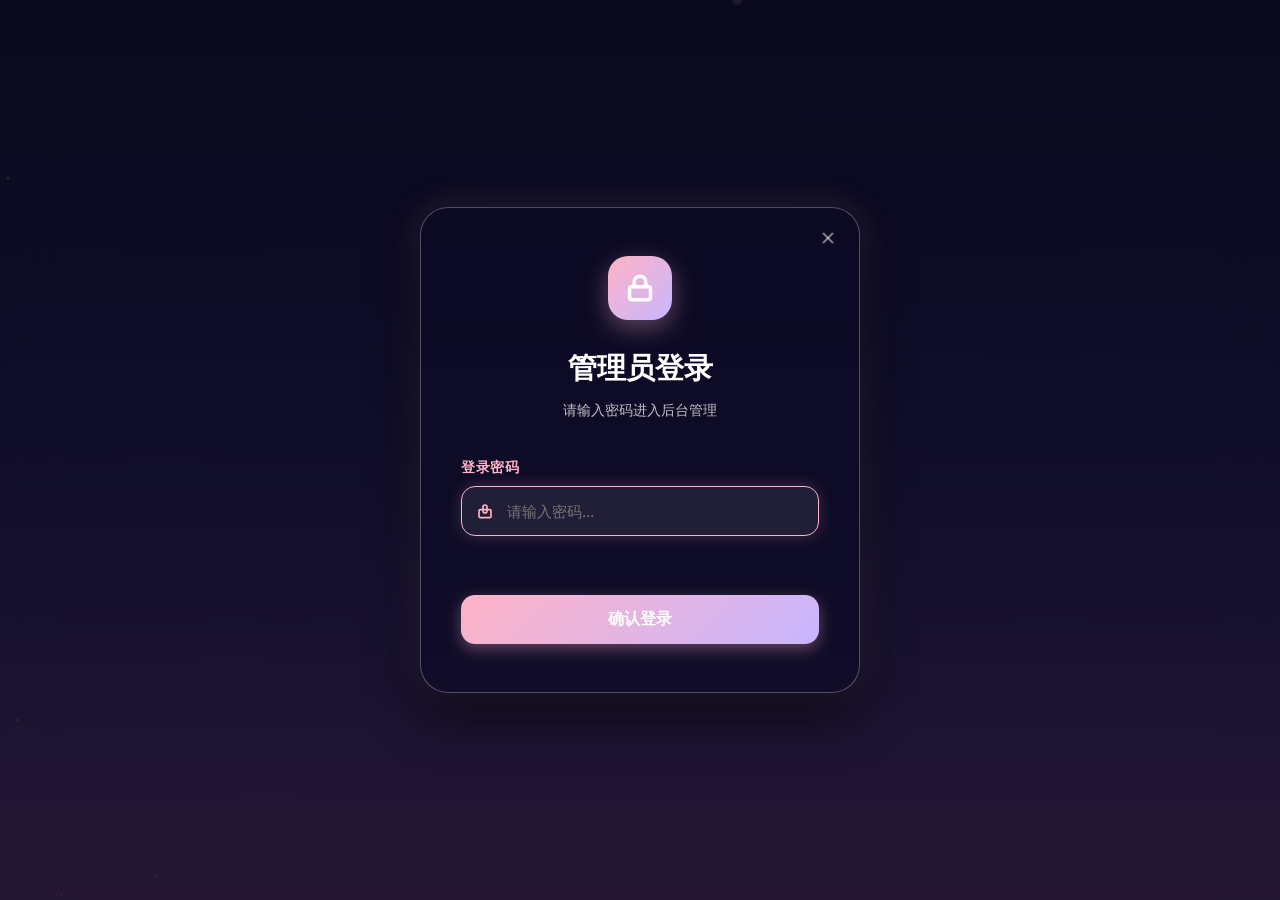
==== commit c7ba6410: "feat: 后台编辑面板新增自动获取网站 Favicon 功能 - 图标输入框旁新增「自动获取图标」按钮，点击后通过   Google favicon 服务（sz=64）获取目标网站图标 URL - " ====
--- a/admin/index.html
+++ b/admin/index.html
@@ -222,9 +222,16 @@
               </div>
             </div>
             <div class="form-group">
-              <label class="form-label">网站图标（输入或点击选择 Emoji）</label>
+              <label class="form-label">网站图标（Emoji / 自动获取网站 Favicon）</label>
               <div class="icon-picker-wrap">
-                <input type="text" id="form-site-icon" class="form-input icon-emoji-input" placeholder="🌐" maxlength="8">
+                <div style="display:flex;gap:0.5rem;align-items:center;margin-bottom:0.6rem;">
+                  <input type="text" id="form-site-icon" class="form-input icon-emoji-input" placeholder="🌐">
+                  <img id="favicon-preview" src="" alt="图标预览" width="28" height="28" style="border-radius:6px;object-fit:contain;display:none;flex-shrink:0;background:rgba(255,255,255,0.08);padding:2px;">
+                  <button type="button" id="fetch-favicon-btn" class="btn-action btn-secondary" style="white-space:nowrap;padding:0.4rem 0.75rem;font-size:0.78rem;flex-shrink:0;">
+                    <svg xmlns="http://www.w3.org/2000/svg" width="13" height="13" viewBox="0 0 24 24" fill="none" stroke="currentColor" stroke-width="2.5"><circle cx="12" cy="12" r="10"/><path d="M12 2a14.5 14.5 0 0 0 0 20 14.5 14.5 0 0 0 0-20"/><path d="M2 12h20"/></svg>
+                    自动获取图标
+                  </button>
+                </div>
                 <div class="icon-preset-grid">
                   <span class="icon-preset" data-emoji="🌐">🌐</span>
                   <span class="icon-preset" data-emoji="🔗">🔗</span>
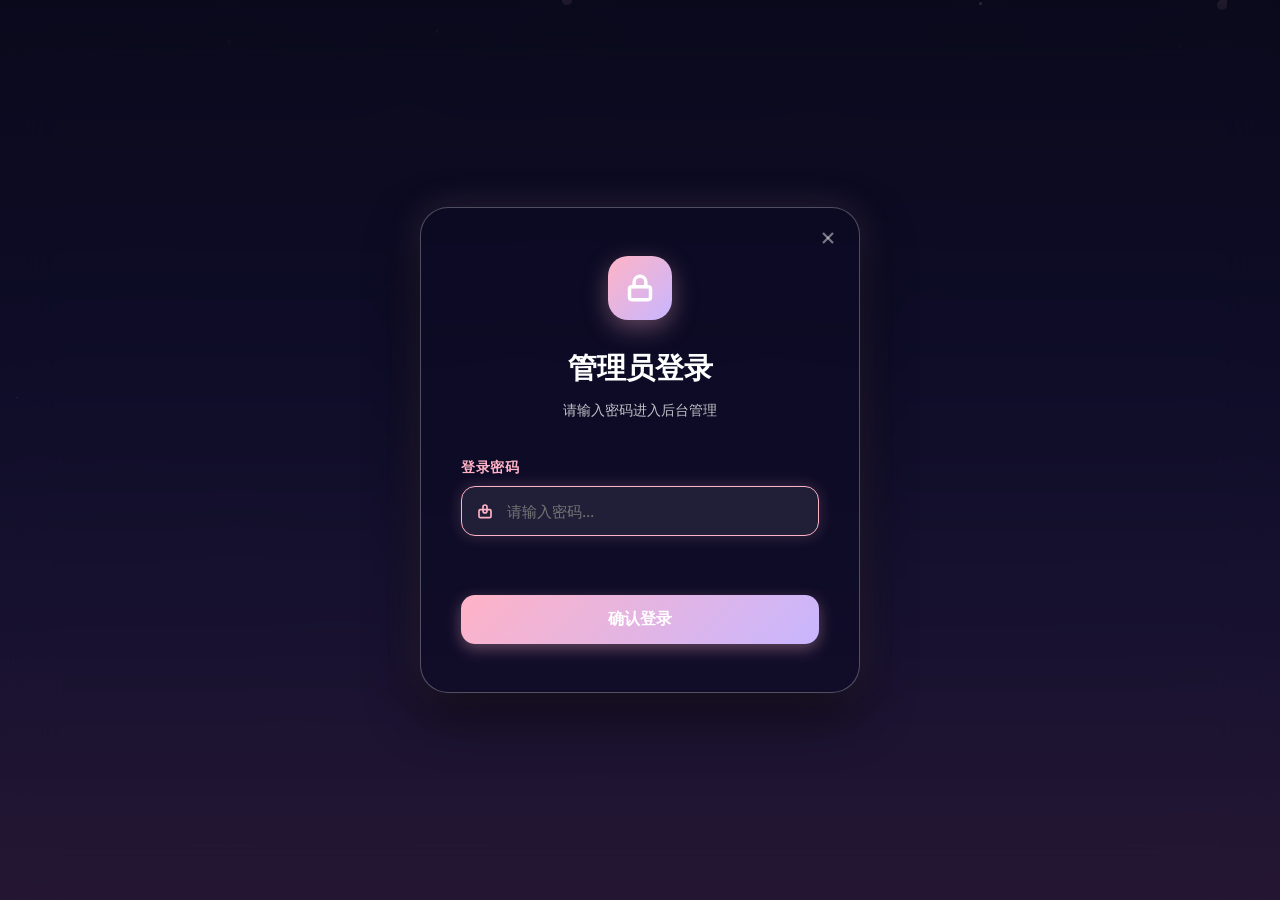
==== commit cf32ae42: "refactor: 图标选择器重设计为一行式，删除 Emoji 预设格 - 删除 24 个 Emoji 预设格，改为精简一行布局：   预览框(card-icon-box) + URL输入 + 自动获" ====
--- a/admin/index.html
+++ b/admin/index.html
@@ -222,42 +222,19 @@
               </div>
             </div>
             <div class="form-group">
-              <label class="form-label">网站图标（Emoji / 自动获取网站 Favicon）</label>
+              <label class="form-label">网站图标</label>
               <div class="icon-picker-wrap">
-                <div style="display:flex;gap:0.5rem;align-items:center;margin-bottom:0.6rem;">
-                  <input type="text" id="form-site-icon" class="form-input icon-emoji-input" placeholder="🌐">
-                  <img id="favicon-preview" src="" alt="图标预览" width="28" height="28" style="border-radius:6px;object-fit:contain;display:none;flex-shrink:0;background:rgba(255,255,255,0.08);padding:2px;">
-                  <button type="button" id="fetch-favicon-btn" class="btn-action btn-secondary" style="white-space:nowrap;padding:0.4rem 0.75rem;font-size:0.78rem;flex-shrink:0;">
-                    <svg xmlns="http://www.w3.org/2000/svg" width="13" height="13" viewBox="0 0 24 24" fill="none" stroke="currentColor" stroke-width="2.5"><circle cx="12" cy="12" r="10"/><path d="M12 2a14.5 14.5 0 0 0 0 20 14.5 14.5 0 0 0 0-20"/><path d="M2 12h20"/></svg>
-                    自动获取图标
-                  </button>
-                </div>
-                <div class="icon-preset-grid">
-                  <span class="icon-preset" data-emoji="🌐">🌐</span>
-                  <span class="icon-preset" data-emoji="🔗">🔗</span>
-                  <span class="icon-preset" data-emoji="💡">💡</span>
-                  <span class="icon-preset" data-emoji="📁">📁</span>
-                  <span class="icon-preset" data-emoji="📝">📝</span>
-                  <span class="icon-preset" data-emoji="📖">📖</span>
-                  <span class="icon-preset" data-emoji="💻">💻</span>
-                  <span class="icon-preset" data-emoji="🎨">🎨</span>
-                  <span class="icon-preset" data-emoji="🎮">🎮</span>
-                  <span class="icon-preset" data-emoji="🎵">🎵</span>
-                  <span class="icon-preset" data-emoji="📷">📷</span>
-                  <span class="icon-preset" data-emoji="🛒">🛒</span>
-                  <span class="icon-preset" data-emoji="🔧">🔧</span>
-                  <span class="icon-preset" data-emoji="🚀">🚀</span>
-                  <span class="icon-preset" data-emoji="⭐">⭐</span>
-                  <span class="icon-preset" data-emoji="🏠">🏠</span>
-                  <span class="icon-preset" data-emoji="📱">📱</span>
-                  <span class="icon-preset" data-emoji="🎯">🎯</span>
-                  <span class="icon-preset" data-emoji="🌸">🌸</span>
-                  <span class="icon-preset" data-emoji="⚡">⚡</span>
-                  <span class="icon-preset" data-emoji="🔐">🔐</span>
-                  <span class="icon-preset" data-emoji="📊">📊</span>
-                  <span class="icon-preset" data-emoji="🎬">🎬</span>
-                  <span class="icon-preset" data-emoji="🌍">🌍</span>
-                </div>
+                <div class="card-icon-box" id="icon-form-preview" style="flex-shrink:0;width:44px;height:44px;">
+                  <span class="icon-emoji-display">🌐</span>
+                </div>
+                <input type="text" id="form-site-icon" class="form-input" placeholder="https:// 图标链接 或 Emoji" style="flex:1;min-width:0;">
+                <button type="button" id="fetch-favicon-btn" class="btn-action btn-secondary" style="white-space:nowrap;padding:0.45rem 0.85rem;font-size:0.8rem;flex-shrink:0;">
+                  <svg xmlns="http://www.w3.org/2000/svg" width="13" height="13" viewBox="0 0 24 24" fill="none" stroke="currentColor" stroke-width="2.5"><circle cx="12" cy="12" r="10"/><path d="M12 2a14.5 14.5 0 0 0 0 20 14.5 14.5 0 0 0 0-20"/><path d="M2 12h20"/></svg>
+                  自动获取
+                </button>
+                <button type="button" id="clear-favicon-btn" class="btn-action btn-secondary" style="padding:0.45rem 0.65rem;flex-shrink:0;" title="清除图标，恢复默认">
+                  <svg xmlns="http://www.w3.org/2000/svg" width="14" height="14" viewBox="0 0 24 24" fill="none" stroke="currentColor" stroke-width="2.5" stroke-linecap="round" stroke-linejoin="round"><line x1="18" y1="6" x2="6" y2="18"/><line x1="6" y1="6" x2="18" y2="18"/></svg>
+                </button>
               </div>
             </div>
             <div class="form-group">
--- a/css/style.css
+++ b/css/style.css
@@ -1971,42 +1971,12 @@
   }
 }
 
-/* ── 图标 Emoji 选择器 ── */
+/* ── 图标选择器（一行式：预览 + 输入 + 按钮） ── */
 .icon-picker-wrap {
   display: flex;
-  flex-direction: column;
+  flex-direction: row;
+  align-items: center;
   gap: 0.5rem;
-}
-.icon-emoji-input {
-  width: 72px !important;
-  font-size: 1.35rem;
-  text-align: center;
-  padding: 0.4rem 0.5rem !important;
-}
-.icon-preset-grid {
-  display: flex;
-  flex-wrap: wrap;
-  gap: 0.3rem;
-}
-.icon-preset {
-  width: 34px;
-  height: 34px;
-  display: flex;
-  align-items: center;
-  justify-content: center;
-  font-size: 1.15rem;
-  border-radius: 8px;
-  background: rgba(255, 255, 255, 0.04);
-  border: 1px solid var(--glass-border);
-  cursor: pointer;
-  transition: background 0.15s, border-color 0.15s, transform 0.1s;
-  user-select: none;
-  line-height: 1;
-}
-.icon-preset:hover {
-  background: rgba(255, 179, 198, 0.18);
-  border-color: rgba(255, 179, 198, 0.45);
-  transform: scale(1.15);
 }
 /* 卡片 / 列表里渲染 Emoji 图标时的样式 */
 .icon-emoji-display {
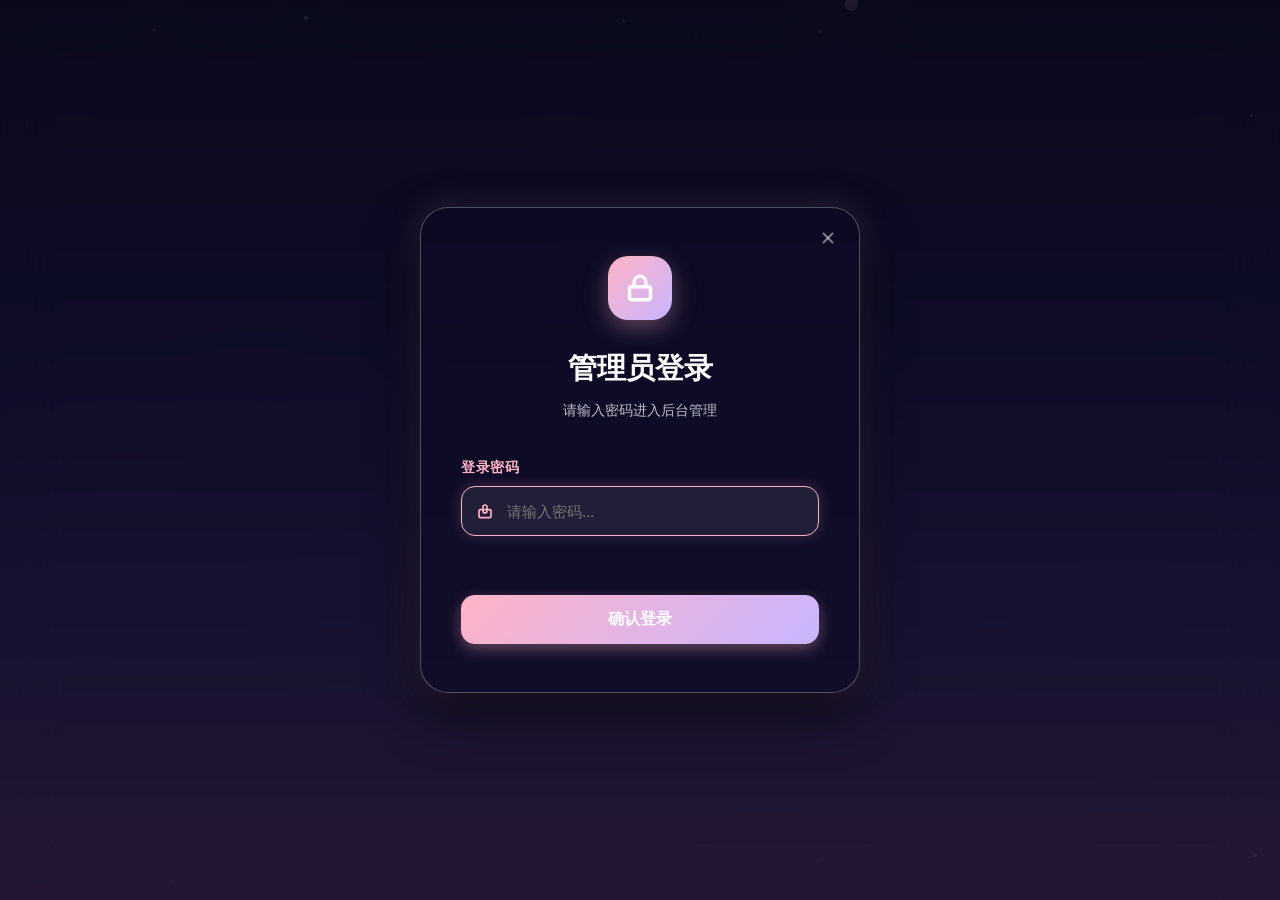
==== commit 906cf59b: "feat: 添加网站元数据一键填写功能 新增 /api/meta 接口在服务端抓取目标页面的 title、og:title、 description、og:description、keywords，返" ====
--- a/admin/index.html
+++ b/admin/index.html
@@ -204,7 +204,13 @@
             </div>
             <div class="form-group">
               <label class="form-label" for="form-site-url">网址</label>
-              <input type="url" id="form-site-url" class="form-input" placeholder="https://example.com" required>
+              <div style="display:flex;gap:0.5rem;align-items:center;">
+                <input type="url" id="form-site-url" class="form-input" placeholder="https://example.com" required style="flex:1;min-width:0;">
+                <button type="button" id="fetch-meta-btn" class="btn-action btn-secondary" style="white-space:nowrap;padding:0.45rem 0.85rem;font-size:0.8rem;flex-shrink:0;" title="自动获取网站名称、介绍、标签和图标">
+                  <svg xmlns="http://www.w3.org/2000/svg" width="13" height="13" viewBox="0 0 24 24" fill="none" stroke="currentColor" stroke-width="2.5" stroke-linecap="round" stroke-linejoin="round"><polygon points="13 2 3 14 12 14 11 22 21 10 12 10 13 2"/></svg>
+                  一键填写
+                </button>
+              </div>
             </div>
             <div style="display: grid; grid-template-columns: 1fr 1fr; gap: 1rem;">
               <div class="form-group">
@@ -562,6 +568,6 @@
   <script src="../js/data.js"></script>
   <script src="../js/portal-export.js"></script>
   <script src="../js/config.js?v=2"></script>
-  <script src="../js/main.js?v=3"></script>
+  <script src="../js/main.js?v=4"></script>
 </body>
 </html>
